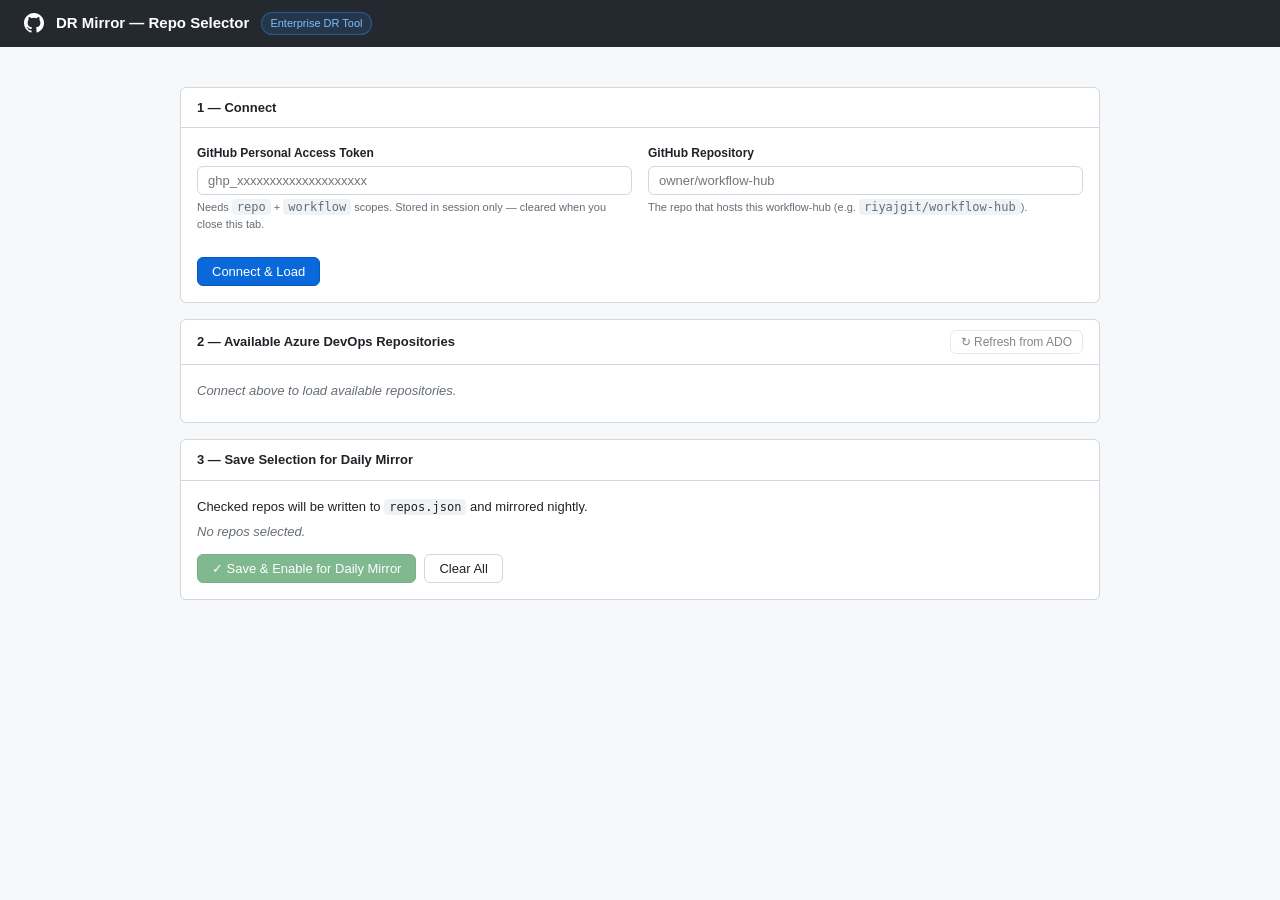
==== docs/index.html @ 2ad7a070 "feat: add DR Mirror Repo Selector UI and caching workflow" ====
<!DOCTYPE html>
<html lang="en">
<head>
  <meta charset="UTF-8">
  <meta name="viewport" content="width=device-width, initial-scale=1.0">
  <title>DR Mirror — Repo Selector</title>
  <style>
    :root {
      --primary:   #0969da;
      --success:   #1a7f37;
      --danger:    #cf222e;
      --bg:        #f6f8fa;
      --border:    #d0d7de;
      --text:      #1f2328;
      --muted:     #656d76;
      --card:      #ffffff;
    }
    * { box-sizing: border-box; margin: 0; padding: 0; }
    body { font-family: -apple-system, BlinkMacSystemFont, 'Segoe UI', sans-serif;
           background: var(--bg); color: var(--text); font-size: 14px; line-height: 1.5; }

    /* ── Header ── */
    header { background: #24292f; color: #fff; padding: 12px 24px;
             display: flex; align-items: center; gap: 12px; }
    header h1 { font-size: 15px; font-weight: 600; }
    .badge { background: #388bfd22; border: 1px solid #388bfd66; color: #79c0ff;
             padding: 2px 8px; border-radius: 12px; font-size: 11px; }

    /* ── Layout ── */
    main { max-width: 960px; margin: 24px auto; padding: 0 20px; display: grid; gap: 16px; }

    /* ── Card ── */
    .card { background: var(--card); border: 1px solid var(--border); border-radius: 6px; }
    .card-header { padding: 10px 16px; border-bottom: 1px solid var(--border);
                   font-weight: 600; font-size: 13px;
                   display: flex; justify-content: space-between; align-items: center; }
    .card-body { padding: 16px; }

    /* ── Form elements ── */
    .field { margin-bottom: 12px; }
    .field:last-child { margin-bottom: 0; }
    label.lbl { display: block; font-weight: 600; font-size: 12px; margin-bottom: 4px; }
    input[type="password"], input[type="text"] {
      width: 100%; padding: 6px 10px; border: 1px solid var(--border);
      border-radius: 6px; font-size: 13px; background: #fff; }
    .help { color: var(--muted); font-size: 11px; margin-top: 3px; }
    .grid2 { display: grid; grid-template-columns: 1fr 1fr; gap: 16px; }

    /* ── Buttons ── */
    .btn { padding: 6px 14px; border-radius: 6px; border: 1px solid transparent;
           cursor: pointer; font-size: 13px; font-weight: 500;
           display: inline-flex; align-items: center; gap: 6px; }
    .btn-primary { background: var(--primary); color: #fff; border-color: #0757ba; }
    .btn-success { background: var(--success); color: #fff; border-color: #156930; }
    .btn-outline  { background: #fff; color: var(--text); border-color: var(--border); }
    .btn-sm { padding: 4px 10px; font-size: 12px; }
    .btn:disabled { opacity: 0.55; cursor: not-allowed; }
    .actions { display: flex; gap: 8px; flex-wrap: wrap; margin-top: 12px; }

    /* ── Status banners ── */
    .msg { padding: 8px 12px; border-radius: 6px; font-size: 13px; margin-bottom: 4px; }
    .msg.info    { background: #ddf4ff; border: 1px solid #54aeff66; color: #0550ae; }
    .msg.success { background: #dafbe1; border: 1px solid #4ac26b66; color: #116329; }
    .msg.error   { background: #ffebe9; border: 1px solid #ff818266; color: #82071e; }
    .msg.warning { background: #fff8c5; border: 1px solid #d4a72c66; color: #7d4e00; }

    /* ── Repo grid ── */
    .repo-grid { display: grid; grid-template-columns: repeat(auto-fill, minmax(190px, 1fr)); gap: 8px; }
    .repo-tile {
      display: flex; align-items: center; gap: 8px;
      padding: 8px 10px; border: 1px solid var(--border); border-radius: 6px;
      cursor: pointer; transition: border-color .12s, background .12s;
      user-select: none;
    }
    .repo-tile:hover { background: #f0f3f6; }
    .repo-tile.on { border-color: var(--primary); background: #ddf4ff; }
    .repo-tile input[type="checkbox"] { cursor: pointer; accent-color: var(--primary); }
    .repo-tile .rname { font-size: 13px; font-weight: 500; overflow: hidden;
                        text-overflow: ellipsis; white-space: nowrap; }

    /* ── Tags ── */
    .tags { display: flex; flex-wrap: wrap; gap: 6px; margin-top: 8px; }
    .tag { background: #0969da14; border: 1px solid #0969da33; color: var(--primary);
           padding: 2px 10px; border-radius: 12px; font-size: 12px; }

    /* ── Misc ── */
    .empty { color: var(--muted); font-style: italic; font-size: 13px; }
    .meta  { color: var(--muted); font-size: 11px; margin-top: 6px; }
    .spinner { display: inline-block; width: 13px; height: 13px;
               border: 2px solid #ccc; border-top-color: var(--primary);
               border-radius: 50%; animation: spin .7s linear infinite; }
    @keyframes spin { to { transform: rotate(360deg); } }
    code { background: #f0f3f6; padding: 1px 5px; border-radius: 4px; font-size: 12px; }
  </style>
</head>
<body>

<header>
  <!-- GitHub mark -->
  <svg width="20" height="20" viewBox="0 0 20 20" fill="white" aria-hidden="true">
    <path d="M10 0C4.477 0 0 4.477 0 10c0 4.418 2.865 8.166 6.839 9.489.5.092.682-.217
    .682-.482 0-.237-.008-.866-.013-1.7-2.782.604-3.369-1.34-3.369-1.34-.454-1.156
    -1.11-1.463-1.11-1.463-.908-.62.069-.608.069-.608 1.003.07 1.531 1.03 1.531 1.03
    .892 1.529 2.341 1.087 2.91.832.092-.647.35-1.088.636-1.338-2.22-.253-4.555-1.11
    -4.555-4.943 0-1.091.39-1.984 1.029-2.683-.103-.253-.446-1.27.098-2.647 0 0
    .84-.269 2.75 1.025A9.578 9.578 0 0110 4.836a9.59 9.59 0 012.504.337c1.909-1.294
    2.747-1.025 2.747-1.025.546 1.377.203 2.394.1 2.647.64.699 1.028 1.592 1.028 2.683
    0 3.842-2.339 4.687-4.566 4.935.359.309.678.919.678 1.852 0 1.336-.012 2.415-.012
    2.741 0 .267.18.578.688.48C17.137 18.163 20 14.418 20 10 20 4.477 15.523 0 10 0z"/>
  </svg>
  <h1>DR Mirror — Repo Selector</h1>
  <span class="badge">Enterprise DR Tool</span>
</header>

<main>
  <div id="globalMsg"></div>

  <!-- ── 1. Authentication ── -->
  <div class="card">
    <div class="card-header">1 — Connect</div>
    <div class="card-body">
      <div class="grid2">
        <div class="field">
          <label class="lbl" for="pat">GitHub Personal Access Token</label>
          <input type="password" id="pat" placeholder="ghp_xxxxxxxxxxxxxxxxxxxx" autocomplete="off">
          <p class="help">Needs <code>repo</code> + <code>workflow</code> scopes.
             Stored in session only — cleared when you close this tab.</p>
        </div>
        <div class="field">
          <label class="lbl" for="ghRepo">GitHub Repository</label>
          <input type="text" id="ghRepo" placeholder="owner/workflow-hub">
          <p class="help">The repo that hosts this workflow-hub (e.g. <code>riyajgit/workflow-hub</code>).</p>
        </div>
      </div>
      <div class="actions">
        <button class="btn btn-primary" onclick="connect()">Connect &amp; Load</button>
      </div>
    </div>
  </div>

  <!-- ── 2. Available repos ── -->
  <div class="card">
    <div class="card-header">
      <span>2 — Available Azure DevOps Repositories</span>
      <button class="btn btn-outline btn-sm" id="btnRefresh" onclick="triggerRefresh()" disabled>
        ↻ Refresh from ADO
      </button>
    </div>
    <div class="card-body">
      <div id="repoArea"><p class="empty">Connect above to load available repositories.</p></div>
      <p class="meta" id="cacheMeta"></p>
    </div>
  </div>

  <!-- ── 3. Save selection ── -->
  <div class="card">
    <div class="card-header">3 — Save Selection for Daily Mirror</div>
    <div class="card-body">
      <p style="font-size:13px;margin-bottom:6px;">
        Checked repos will be written to <code>repos.json</code> and mirrored nightly.
      </p>
      <div id="selTags"><p class="empty">No repos selected.</p></div>
      <div class="actions">
        <button class="btn btn-success" id="btnSave" onclick="saveSelection()" disabled>
          ✓ Save &amp; Enable for Daily Mirror
        </button>
        <button class="btn btn-outline" onclick="clearAll()">Clear All</button>
      </div>
    </div>
  </div>
</main>

<script>
'use strict';

// ── State ──────────────────────────────────────────────────────────────────
const S = { repos: [], selected: new Set(), adoOrg: '', adoProject: '' };

// ── DOM helpers ────────────────────────────────────────────────────────────
const $  = id => document.getElementById(id);
const pat    = () => $('pat').value.trim();
const ghRepo = () => $('ghRepo').value.trim();

function showMsg(html, type = 'info', target = 'globalMsg') {
  $(target).innerHTML = `<div class="msg ${type}">${html}</div>`;
}
function clearMsg(target = 'globalMsg') { $(target).innerHTML = ''; }

function apiHeaders() {
  return {
    'Authorization': `Bearer ${pat()}`,
    'Accept': 'application/vnd.github+json',
    'X-GitHub-Api-Version': '2022-11-28'
  };
}

async function ghGet(path) {
  const res = await fetch(`https://api.github.com/repos/${ghRepo()}${path}`,
                          { headers: apiHeaders() });
  if (!res.ok) {
    const body = await res.text();
    throw new Error(`GitHub API ${res.status} on ${path}: ${body}`);
  }
  return res.json();
}

function decodeFile(b64) {
  return JSON.parse(atob(b64.replace(/\s/g, '')));
}

// ── Connect & load ─────────────────────────────────────────────────────────
async function connect() {
  if (!pat())    { showMsg('Enter your GitHub PAT.', 'error'); return; }
  if (!ghRepo()) { showMsg('Enter the GitHub repository (owner/name).', 'error'); return; }

  showMsg('<span class="spinner"></span>&nbsp;Connecting…');
  try {
    await Promise.all([loadAdoCache(), loadCurrentSelection()]);
    $('btnRefresh').disabled = false;
    $('btnSave').disabled    = false;
    clearMsg();
  } catch (e) {
    showMsg(`Connection failed: ${e.message}`, 'error');
  }
}

async function loadAdoCache() {
  let data;
  try {
    const f = await ghGet('/contents/ado-repos-cached.json');
    data = decodeFile(f.content);
  } catch (_) {
    $('repoArea').innerHTML =
      `<div class="msg warning">
         <strong>ado-repos-cached.json not found.</strong><br>
         Click <strong>↻ Refresh from ADO</strong> to fetch the live repo list from Azure DevOps.
       </div>`;
    return;
  }
  S.repos      = data.repos || [];
  S.adoOrg     = data.ado_org || '';
  S.adoProject = data.ado_project || '';
  $('cacheMeta').textContent =
    `Last refreshed: ${data.fetched_at || 'unknown'} by ${data.fetched_by || '—'} ` +
    `| Org: ${S.adoOrg} / Project: ${S.adoProject}`;
  renderRepos();
}

async function loadCurrentSelection() {
  try {
    const f = await ghGet('/contents/repos.json');
    const current = decodeFile(f.content);
    current.filter(r => r.enabled !== false).forEach(r => S.selected.add(r.ado_repo));
  } catch (_) { /* repos.json may not exist yet */ }
}

// ── Render repo tiles ──────────────────────────────────────────────────────
function renderRepos() {
  if (!S.repos.length) {
    $('repoArea').innerHTML = '<p class="empty">No repos found in cache.</p>';
    return;
  }
  $('repoArea').innerHTML =
    `<div class="repo-grid">` +
    S.repos.map(name => {
      const on  = S.selected.has(name);
      const esc = name.replace(/'/g, "\\'");
      return `
        <label class="repo-tile${on ? ' on' : ''}" id="tile-${CSS.escape(name)}">
          <input type="checkbox" ${on ? 'checked' : ''}
                 onchange="toggle('${esc}', this.checked)">
          <span class="rname" title="${name}">${name}</span>
        </label>`;
    }).join('') +
    `</div>`;
  renderTags();
}

function renderTags() {
  $('selTags').innerHTML = S.selected.size
    ? `<div class="tags">${[...S.selected].map(n => `<span class="tag">${n}</span>`).join('')}</div>`
    : '<p class="empty">No repos selected.</p>';
}

function toggle(name, checked) {
  checked ? S.selected.add(name) : S.selected.delete(name);
  const tile = $('tile-' + CSS.escape(name));
  if (tile) tile.classList.toggle('on', checked);
  renderTags();
}

function clearAll() {
  S.selected.clear();
  document.querySelectorAll('.repo-tile').forEach(t => t.classList.remove('on'));
  document.querySelectorAll('.repo-tile input').forEach(cb => { cb.checked = false; });
  renderTags();
}

// ── Refresh ADO list ───────────────────────────────────────────────────────
async function triggerRefresh() {
  if (!pat() || !ghRepo()) { showMsg('Connect first.', 'error'); return; }

  const org     = S.adoOrg     || prompt('Azure DevOps organization:', 'binhsps');
  const project = S.adoProject || prompt('Azure DevOps project:', 'Test1');
  if (!org || !project) return;

  showMsg('<span class="spinner"></span>&nbsp;Triggering ADO repo refresh workflow…');
  try {
    const res = await fetch(
      `https://api.github.com/repos/${ghRepo()}/actions/workflows/dr-list-repos.yml/dispatches`,
      {
        method: 'POST',
        headers: { ...apiHeaders(), 'Content-Type': 'application/json' },
        body: JSON.stringify({ ref: 'main', inputs: { ado_org: org, ado_project: project } })
      }
    );
    if (res.status === 204) {
      showMsg(
        'Refresh workflow triggered ✓<br>' +
        'Wait ~30 seconds for it to complete, then click <strong>Connect &amp; Load</strong> again.',
        'success'
      );
    } else {
      throw new Error(`HTTP ${res.status}: ${await res.text()}`);
    }
  } catch (e) {
    showMsg(`Failed to trigger refresh: ${e.message}`, 'error');
  }
}

// ── Save selection ─────────────────────────────────────────────────────────
async function saveSelection() {
  if (!S.selected.size)    { showMsg('Select at least one repo.', 'error'); return; }
  if (!pat() || !ghRepo()) { showMsg('Connect first.', 'error'); return; }

  const org     = S.adoOrg     || prompt('Azure DevOps organization:', 'binhsps');
  const project = S.adoProject || prompt('Azure DevOps project:', 'Test1');
  if (!org || !project) return;

  const repoList = [...S.selected].join(',');
  showMsg('<span class="spinner"></span>&nbsp;Triggering dr-select-repos workflow…');
  try {
    const res = await fetch(
      `https://api.github.com/repos/${ghRepo()}/actions/workflows/dr-select-repos.yml/dispatches`,
      {
        method: 'POST',
        headers: { ...apiHeaders(), 'Content-Type': 'application/json' },
        body: JSON.stringify({
          ref: 'main',
          inputs: { ado_org: org, ado_project: project, repos_to_mirror: repoList }
        })
      }
    );
    if (res.status === 204) {
      showMsg(
        `Selection saved ✓ — <strong>${repoList}</strong><br>` +
        `The <em>dr-select-repos</em> workflow is now running and will update <code>repos.json</code>. ` +
        `Daily mirroring will pick up the new selection at the next scheduled run.`,
        'success'
      );
    } else {
      throw new Error(`HTTP ${res.status}: ${await res.text()}`);
    }
  } catch (e) {
    showMsg(`Failed to save selection: ${e.message}`, 'error');
  }
}

// ── Restore inputs from sessionStorage ────────────────────────────────────
window.addEventListener('DOMContentLoaded', () => {
  const saved = sessionStorage.getItem('dr_gh_repo');
  if (saved) $('ghRepo').value = saved;
  $('ghRepo').addEventListener('input', e =>
    sessionStorage.setItem('dr_gh_repo', e.target.value));
  // PAT is intentionally NOT persisted
});
</script>
</body>
</html>
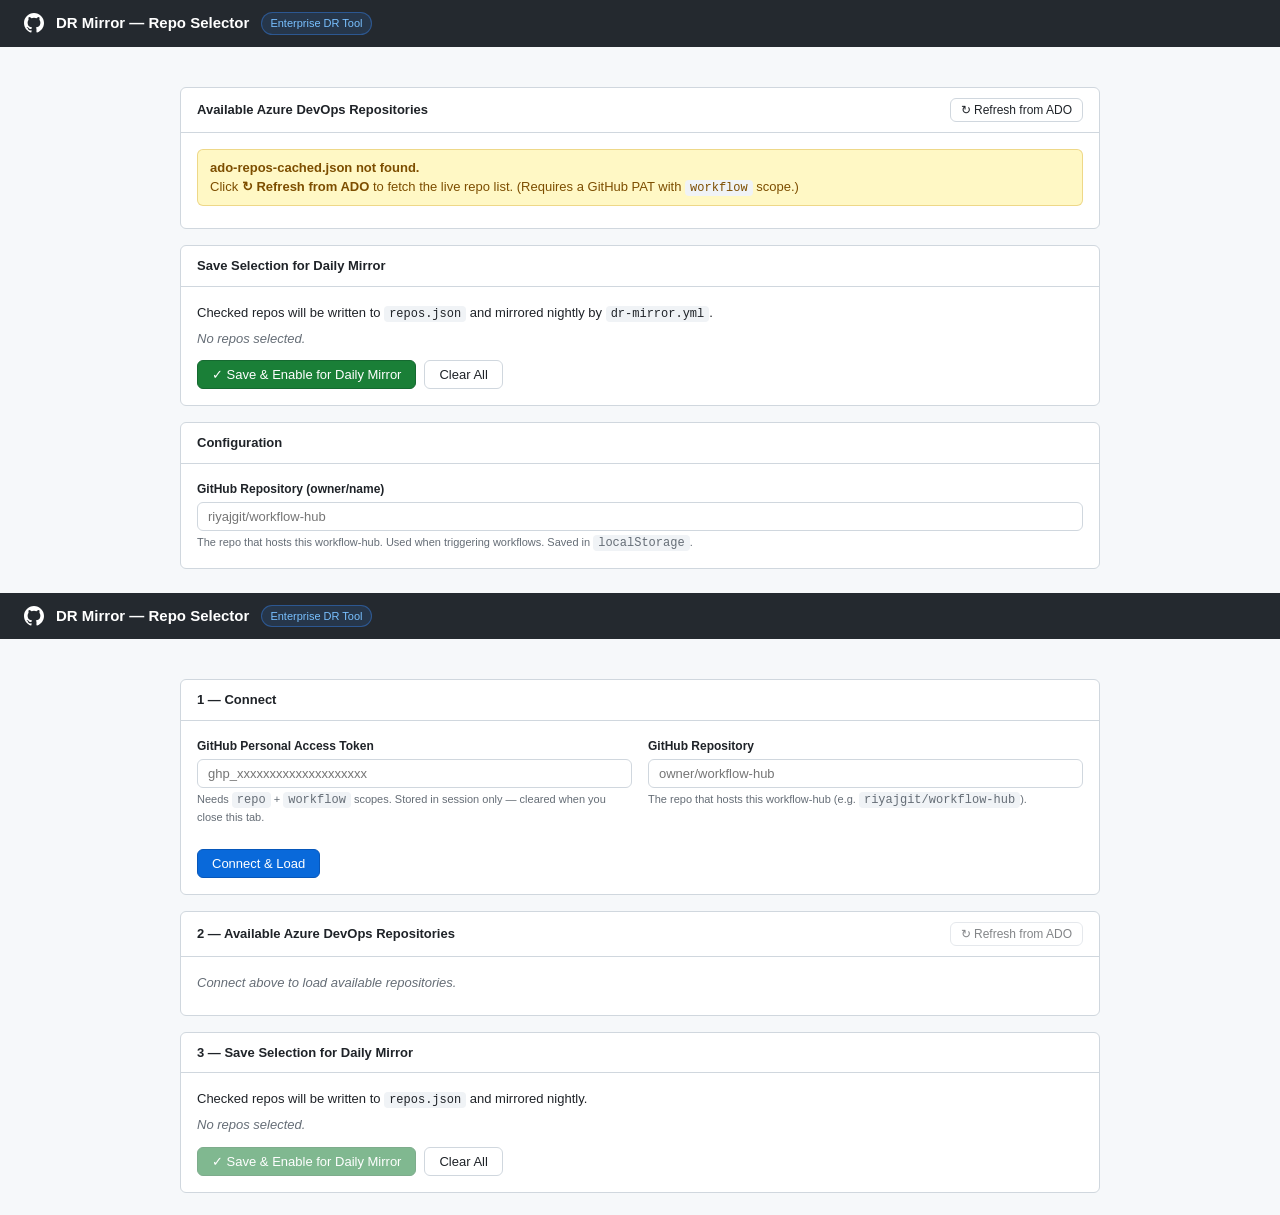
==== commit 4ba6163e: "chore(dr): update repo caching and enhance HTML layout for better display" ====
--- a/docs/index.html
+++ b/docs/index.html
@@ -2,6 +2,426 @@
 <html lang="en">
 <head>
   <meta charset="UTF-8">
+  <meta name="viewport" content="width=device-width, initial-scale=1.0">
+  <title>DR Mirror — Repo Selector</title>
+  <style>
+    :root {
+      --primary:  #0969da;
+      --success:  #1a7f37;
+      --bg:       #f6f8fa;
+      --border:   #d0d7de;
+      --text:     #1f2328;
+      --muted:    #656d76;
+      --card:     #ffffff;
+    }
+    * { box-sizing: border-box; margin: 0; padding: 0; }
+    body { font-family: -apple-system, BlinkMacSystemFont, 'Segoe UI', sans-serif;
+           background: var(--bg); color: var(--text); font-size: 14px; line-height: 1.5; }
+
+    header { background: #24292f; color: #fff; padding: 12px 24px;
+             display: flex; align-items: center; gap: 12px; }
+    header h1 { font-size: 15px; font-weight: 600; }
+    .badge { background: #388bfd22; border: 1px solid #388bfd66; color: #79c0ff;
+             padding: 2px 8px; border-radius: 12px; font-size: 11px; }
+
+    main { max-width: 960px; margin: 24px auto; padding: 0 20px; display: grid; gap: 16px; }
+
+    .card { background: var(--card); border: 1px solid var(--border); border-radius: 6px; }
+    .card-header { padding: 10px 16px; border-bottom: 1px solid var(--border);
+                   font-weight: 600; font-size: 13px;
+                   display: flex; justify-content: space-between; align-items: center; }
+    .card-body { padding: 16px; }
+
+    .field { margin-bottom: 12px; }
+    .field:last-child { margin-bottom: 0; }
+    label.lbl { display: block; font-weight: 600; font-size: 12px; margin-bottom: 4px; }
+    input[type="password"], input[type="text"] {
+      width: 100%; padding: 6px 10px; border: 1px solid var(--border);
+      border-radius: 6px; font-size: 13px; background: #fff; }
+    .help { color: var(--muted); font-size: 11px; margin-top: 3px; }
+    .grid2 { display: grid; grid-template-columns: 1fr 1fr; gap: 16px; }
+
+    .btn { padding: 6px 14px; border-radius: 6px; border: 1px solid transparent;
+           cursor: pointer; font-size: 13px; font-weight: 500;
+           display: inline-flex; align-items: center; gap: 6px; }
+    .btn-primary { background: var(--primary); color: #fff; border-color: #0757ba; }
+    .btn-success { background: var(--success); color: #fff; border-color: #156930; }
+    .btn-outline  { background: #fff; color: var(--text); border-color: var(--border); }
+    .btn-danger   { background: #fff; color: #cf222e; border-color: #f0a8ae; }
+    .btn-sm { padding: 4px 10px; font-size: 12px; }
+    .btn:disabled { opacity: 0.55; cursor: not-allowed; }
+    .actions { display: flex; gap: 8px; flex-wrap: wrap; margin-top: 12px; }
+
+    .msg { padding: 8px 12px; border-radius: 6px; font-size: 13px; margin-bottom: 4px; }
+    .msg.info    { background: #ddf4ff; border: 1px solid #54aeff66; color: #0550ae; }
+    .msg.success { background: #dafbe1; border: 1px solid #4ac26b66; color: #116329; }
+    .msg.error   { background: #ffebe9; border: 1px solid #ff818266; color: #82071e; }
+    .msg.warning { background: #fff8c5; border: 1px solid #d4a72c66; color: #7d4e00; }
+
+    .repo-grid { display: grid; grid-template-columns: repeat(auto-fill, minmax(190px, 1fr)); gap: 8px; }
+    .repo-tile {
+      display: flex; align-items: center; gap: 8px;
+      padding: 8px 10px; border: 1px solid var(--border); border-radius: 6px;
+      cursor: pointer; transition: border-color .12s, background .12s; user-select: none;
+    }
+    .repo-tile:hover { background: #f0f3f6; }
+    .repo-tile.on { border-color: var(--primary); background: #ddf4ff; }
+    .repo-tile input[type="checkbox"] { cursor: pointer; accent-color: var(--primary); }
+    .repo-tile .rname { font-size: 13px; font-weight: 500;
+                        overflow: hidden; text-overflow: ellipsis; white-space: nowrap; }
+
+    .tags { display: flex; flex-wrap: wrap; gap: 6px; margin-top: 8px; }
+    .tag { background: #0969da14; border: 1px solid #0969da33; color: var(--primary);
+           padding: 2px 10px; border-radius: 12px; font-size: 12px; }
+
+    .empty  { color: var(--muted); font-style: italic; font-size: 13px; }
+    .meta   { color: var(--muted); font-size: 11px; margin-top: 6px; }
+    code    { background: #f0f3f6; padding: 1px 5px; border-radius: 4px; font-size: 12px; }
+    .spinner { display: inline-block; width: 13px; height: 13px;
+               border: 2px solid #ccc; border-top-color: var(--primary);
+               border-radius: 50%; animation: spin .7s linear infinite; }
+    @keyframes spin { to { transform: rotate(360deg); } }
+
+    /* PAT drawer — hidden until an action requires it */
+    .pat-drawer { border-top: 1px solid var(--border); margin-top: 14px; padding-top: 14px; }
+    .pat-drawer.hidden { display: none; }
+    .pat-row { display: flex; gap: 8px; align-items: flex-end; }
+    .pat-row .field { flex: 1; margin-bottom: 0; }
+    .pat-status { font-size: 12px; margin-top: 4px; }
+    .pat-status.ok   { color: var(--success); }
+    .pat-status.none { color: var(--muted); }
+  </style>
+</head>
+<body>
+
+<header>
+  <svg width="20" height="20" viewBox="0 0 20 20" fill="white" aria-hidden="true">
+    <path d="M10 0C4.477 0 0 4.477 0 10c0 4.418 2.865 8.166 6.839 9.489.5.092.682-.217
+    .682-.482 0-.237-.008-.866-.013-1.7-2.782.604-3.369-1.34-3.369-1.34-.454-1.156
+    -1.11-1.463-1.11-1.463-.908-.62.069-.608.069-.608 1.003.07 1.531 1.03 1.531 1.03
+    .892 1.529 2.341 1.087 2.91.832.092-.647.35-1.088.636-1.338-2.22-.253-4.555-1.11
+    -4.555-4.943 0-1.091.39-1.984 1.029-2.683-.103-.253-.446-1.27.098-2.647 0 0
+    .84-.269 2.75 1.025A9.578 9.578 0 0110 4.836a9.59 9.59 0 012.504.337c1.909-1.294
+    2.747-1.025 2.747-1.025.546 1.377.203 2.394.1 2.647.64.699 1.028 1.592 1.028 2.683
+    0 3.842-2.339 4.687-4.566 4.935.359.309.678.919.678 1.852 0 1.336-.012 2.415-.012
+    2.741 0 .267.18.578.688.48C17.137 18.163 20 14.418 20 10 20 4.477 15.523 0 10 0z"/>
+  </svg>
+  <h1>DR Mirror — Repo Selector</h1>
+  <span class="badge">Enterprise DR Tool</span>
+</header>
+
+<main>
+  <div id="globalMsg"></div>
+
+  <!-- ── Repo list (no auth required) ── -->
+  <div class="card">
+    <div class="card-header">
+      <span>Available Azure DevOps Repositories</span>
+      <button class="btn btn-outline btn-sm" id="btnRefresh" onclick="triggerRefresh()">
+        ↻ Refresh from ADO
+      </button>
+    </div>
+    <div class="card-body">
+      <div id="repoArea">
+        <p class="empty"><span class="spinner"></span>&nbsp;Loading repositories…</p>
+      </div>
+      <p class="meta" id="cacheMeta"></p>
+    </div>
+  </div>
+
+  <!-- ── Save selection ── -->
+  <div class="card">
+    <div class="card-header">Save Selection for Daily Mirror</div>
+    <div class="card-body">
+      <p style="font-size:13px;margin-bottom:6px;">
+        Checked repos will be written to <code>repos.json</code> and mirrored nightly by
+        <code>dr-mirror.yml</code>.
+      </p>
+      <div id="selTags"><p class="empty">No repos selected.</p></div>
+      <div class="actions">
+        <button class="btn btn-success" id="btnSave" onclick="saveSelection()" disabled>
+          ✓ Save &amp; Enable for Daily Mirror
+        </button>
+        <button class="btn btn-outline" onclick="clearAll()">Clear All</button>
+      </div>
+
+      <!-- PAT drawer — only shown when an action needs it -->
+      <div class="pat-drawer hidden" id="patDrawer">
+        <div class="pat-row">
+          <div class="field">
+            <label class="lbl" for="pat">
+              🔑 GitHub PAT
+              <span style="font-weight:400;color:var(--muted)">
+                — needs <code>repo</code> + <code>workflow</code> scopes
+              </span>
+            </label>
+            <input type="password" id="pat" placeholder="ghp_xxxxxxxxxxxxxxxxxxxx"
+                   autocomplete="off" oninput="onPatInput()">
+          </div>
+          <button class="btn btn-outline btn-sm" style="margin-bottom:1px"
+                  onclick="clearPat()">Sign out</button>
+        </div>
+        <p class="pat-status none" id="patStatus">
+          Saved in browser localStorage — you only need to enter this once.
+        </p>
+        <p class="help" style="margin-top:4px">
+          Generate at <a href="https://github.com/settings/tokens" target="_blank"
+          rel="noopener">github.com/settings/tokens</a>. Token is never sent anywhere
+          except the GitHub API over HTTPS.
+        </p>
+      </div>
+    </div>
+  </div>
+
+  <!-- ── GitHub repo config (hidden, set from URL hash or prompt) ── -->
+  <div class="card">
+    <div class="card-header">Configuration</div>
+    <div class="card-body">
+      <div class="field">
+        <label class="lbl" for="ghRepo">GitHub Repository (owner/name)</label>
+        <input type="text" id="ghRepo" placeholder="riyajgit/workflow-hub"
+               oninput="saveConfig()">
+        <p class="help">
+          The repo that hosts this workflow-hub. Used when triggering workflows.
+          Saved in <code>localStorage</code>.
+        </p>
+      </div>
+    </div>
+  </div>
+</main>
+
+<script>
+'use strict';
+
+// ── State ──────────────────────────────────────────────────────────────────
+const S = { repos: [], selected: new Set(), adoOrg: '', adoProject: '' };
+
+// ── DOM helpers ────────────────────────────────────────────────────────────
+const $  = id => document.getElementById(id);
+const ghRepo = () => $('ghRepo').value.trim();
+const pat    = () => $('pat').value.trim();
+
+function showMsg(html, type = 'info') {
+  $('globalMsg').innerHTML = `<div class="msg ${type}">${html}</div>`;
+}
+function clearMsg() { $('globalMsg').innerHTML = ''; }
+
+function apiHeaders() {
+  return {
+    'Authorization': `Bearer ${pat()}`,
+    'Accept': 'application/vnd.github+json',
+    'X-GitHub-Api-Version': '2022-11-28'
+  };
+}
+
+// ── Auto-load on open (no auth needed) ────────────────────────────────────
+window.addEventListener('DOMContentLoaded', async () => {
+  // Restore saved config
+  $('ghRepo').value = localStorage.getItem('dr_gh_repo') || '';
+  const savedPat = localStorage.getItem('dr_gh_pat');
+  if (savedPat) $('pat').value = savedPat;
+  updatePatStatus();
+
+  // Fetch static files published by GitHub Pages — no auth required
+  await Promise.all([loadAdoCache(), loadCurrentSelection()]);
+  $('btnSave').disabled = false;
+});
+
+async function loadAdoCache() {
+  try {
+    const res = await fetch('./ado-repos-cached.json');
+    if (!res.ok) throw new Error(res.status);
+    const data = await res.json();
+    S.repos      = data.repos || [];
+    S.adoOrg     = data.ado_org || '';
+    S.adoProject = data.ado_project || '';
+    $('cacheMeta').textContent =
+      `Last refreshed: ${data.fetched_at || 'unknown'} by ${data.fetched_by || '—'} ` +
+      `| Org: ${S.adoOrg} / Project: ${S.adoProject}`;
+    renderRepos();
+  } catch (_) {
+    $('repoArea').innerHTML =
+      `<div class="msg warning">
+         <strong>ado-repos-cached.json not found.</strong><br>
+         Click <strong>↻ Refresh from ADO</strong> to fetch the live repo list.
+         (Requires a GitHub PAT with <code>workflow</code> scope.)
+       </div>`;
+  }
+}
+
+async function loadCurrentSelection() {
+  try {
+    const res = await fetch('./repos.json');
+    if (!res.ok) return;
+    const current = await res.json();
+    current.filter(r => r.enabled !== false).forEach(r => S.selected.add(r.ado_repo));
+    renderRepos();   // re-render with pre-checks applied
+    renderTags();
+  } catch (_) { /* repos.json may not exist yet */ }
+}
+
+// ── Render ─────────────────────────────────────────────────────────────────
+function renderRepos() {
+  if (!S.repos.length) return;
+  $('repoArea').innerHTML =
+    `<div class="repo-grid">` +
+    S.repos.map(name => {
+      const on  = S.selected.has(name);
+      const esc = name.replace(/'/g, "\\'").replace(/"/g, '&quot;');
+      return `
+        <label class="repo-tile${on ? ' on' : ''}" id="tile-${CSS.escape(name)}">
+          <input type="checkbox" ${on ? 'checked' : ''}
+                 onchange="toggle('${esc}', this.checked)">
+          <span class="rname" title="${name}">${name}</span>
+        </label>`;
+    }).join('') +
+    `</div>`;
+}
+
+function renderTags() {
+  $('selTags').innerHTML = S.selected.size
+    ? `<div class="tags">${[...S.selected].map(n => `<span class="tag">${n}</span>`).join('')}</div>`
+    : '<p class="empty">No repos selected.</p>';
+}
+
+function toggle(name, checked) {
+  checked ? S.selected.add(name) : S.selected.delete(name);
+  const tile = $('tile-' + CSS.escape(name));
+  if (tile) tile.classList.toggle('on', checked);
+  renderTags();
+}
+
+function clearAll() {
+  S.selected.clear();
+  document.querySelectorAll('.repo-tile').forEach(t => t.classList.remove('on'));
+  document.querySelectorAll('.repo-tile input').forEach(cb => { cb.checked = false; });
+  renderTags();
+}
+
+// ── PAT management ─────────────────────────────────────────────────────────
+function requirePat(callback) {
+  $('patDrawer').classList.remove('hidden');
+  if (pat()) { callback(); return; }
+  $('pat').focus();
+  showMsg('Enter your GitHub PAT below to continue.', 'info');
+  // Store callback for when user finishes typing
+  window._pendingPatCallback = callback;
+}
+
+function onPatInput() {
+  const val = $('pat').value.trim();
+  if (val) {
+    localStorage.setItem('dr_gh_pat', val);
+    updatePatStatus();
+    if (window._pendingPatCallback) {
+      const cb = window._pendingPatCallback;
+      window._pendingPatCallback = null;
+      clearMsg();
+      cb();
+    }
+  }
+}
+
+function clearPat() {
+  localStorage.removeItem('dr_gh_pat');
+  $('pat').value = '';
+  updatePatStatus();
+  showMsg('PAT removed from localStorage.', 'info');
+}
+
+function updatePatStatus() {
+  const el = $('patStatus');
+  if (pat()) {
+    el.textContent = '✓ PAT saved in browser localStorage.';
+    el.className = 'pat-status ok';
+  } else {
+    el.textContent = 'No PAT saved — enter one below to enable Save and Refresh.';
+    el.className = 'pat-status none';
+  }
+}
+
+// ── Refresh ADO list ───────────────────────────────────────────────────────
+function triggerRefresh() {
+  requirePat(_doRefresh);
+}
+
+async function _doRefresh() {
+  if (!ghRepo()) { showMsg('Set the GitHub Repository in the Configuration section below.', 'error'); return; }
+
+  const org     = S.adoOrg     || prompt('Azure DevOps organization:', 'binhsps');
+  const project = S.adoProject || prompt('Azure DevOps project:', 'Test1');
+  if (!org || !project) return;
+
+  showMsg('<span class="spinner"></span>&nbsp;Triggering ADO repo refresh…');
+  try {
+    const res = await fetch(
+      `https://api.github.com/repos/${ghRepo()}/actions/workflows/dr-list-repos.yml/dispatches`,
+      {
+        method: 'POST',
+        headers: { ...apiHeaders(), 'Content-Type': 'application/json' },
+        body: JSON.stringify({ ref: 'main', inputs: { ado_org: org, ado_project: project } })
+      }
+    );
+    if (res.status === 204) {
+      showMsg(
+        'Refresh workflow triggered ✓<br>' +
+        'Wait ~30 seconds for it to complete, then reload this page to see the updated list.',
+        'success'
+      );
+    } else {
+      throw new Error(`HTTP ${res.status}: ${await res.text()}`);
+    }
+  } catch (e) { showMsg(`Refresh failed: ${e.message}`, 'error'); }
+}
+
+// ── Save selection ─────────────────────────────────────────────────────────
+function saveSelection() {
+  if (!S.selected.size) { showMsg('Select at least one repo.', 'error'); return; }
+  requirePat(_doSave);
+}
+
+async function _doSave() {
+  if (!ghRepo()) { showMsg('Set the GitHub Repository in the Configuration section below.', 'error'); return; }
+
+  const org     = S.adoOrg     || prompt('Azure DevOps organization:', 'binhsps');
+  const project = S.adoProject || prompt('Azure DevOps project:', 'Test1');
+  if (!org || !project) return;
+
+  const repoList = [...S.selected].join(',');
+  showMsg('<span class="spinner"></span>&nbsp;Triggering selection save workflow…');
+  try {
+    const res = await fetch(
+      `https://api.github.com/repos/${ghRepo()}/actions/workflows/dr-select-repos.yml/dispatches`,
+      {
+        method: 'POST',
+        headers: { ...apiHeaders(), 'Content-Type': 'application/json' },
+        body: JSON.stringify({
+          ref: 'main',
+          inputs: { ado_org: org, ado_project: project, repos_to_mirror: repoList }
+        })
+      }
+    );
+    if (res.status === 204) {
+      showMsg(
+        `Selection saved ✓ — <strong>${repoList}</strong><br>` +
+        `The <em>dr-select-repos</em> workflow is running and will update <code>repos.json</code>. ` +
+        `Reload this page in ~30 seconds to confirm.`,
+        'success'
+      );
+    } else {
+      throw new Error(`HTTP ${res.status}: ${await res.text()}`);
+    }
+  } catch (e) { showMsg(`Save failed: ${e.message}`, 'error'); }
+}
+
+// ── Config persistence ─────────────────────────────────────────────────────
+function saveConfig() {
+  localStorage.setItem('dr_gh_repo', $('ghRepo').value.trim());
+}
+</script>
+</body>
+</html>
+
   <meta name="viewport" content="width=device-width, initial-scale=1.0">
   <title>DR Mirror — Repo Selector</title>
   <style>
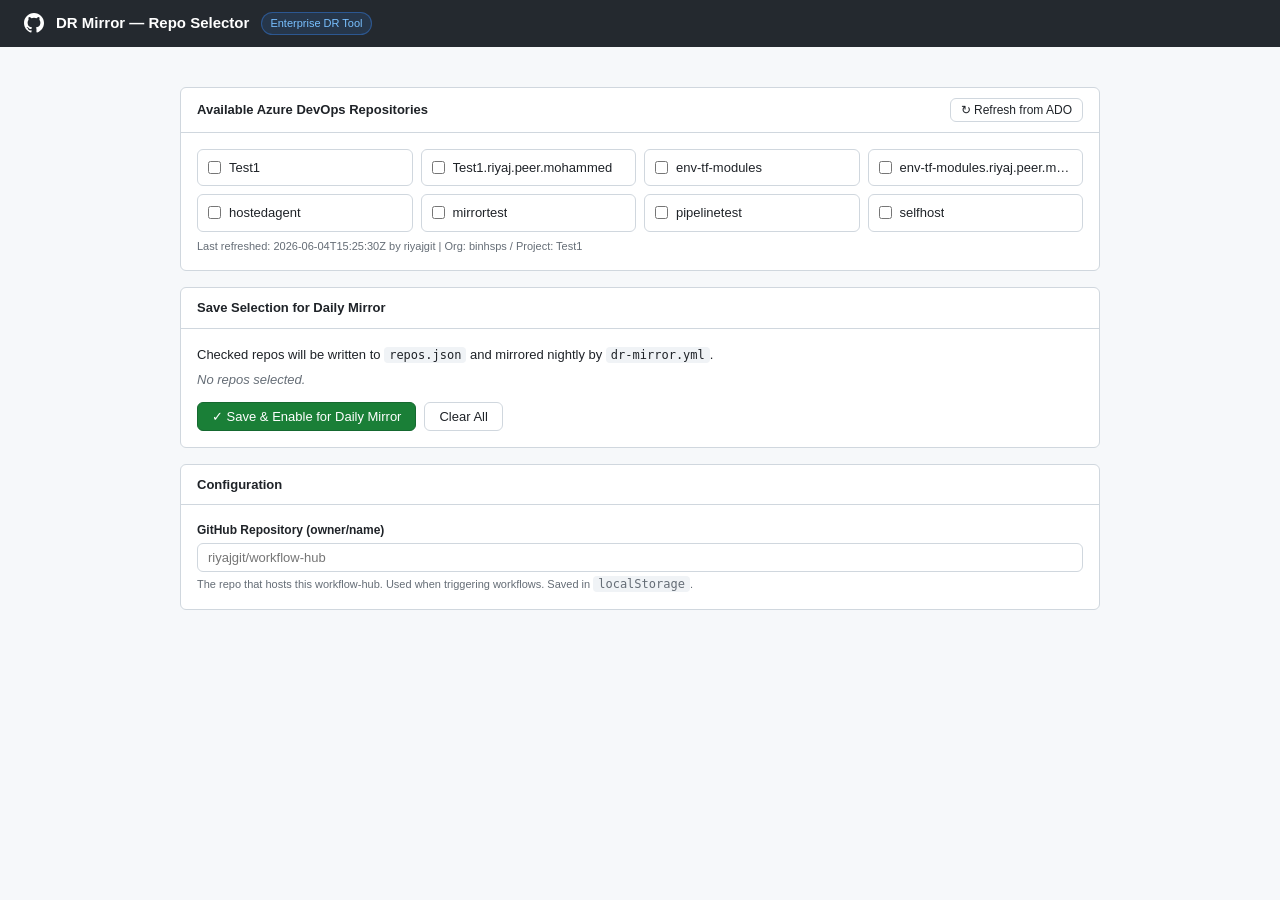
==== commit 0a493de8: "Implement feature X to enhance user experience and fix bug Y in module Z" ====
--- a/docs/index.html
+++ b/docs/index.html
@@ -5,795 +5,242 @@
   <meta name="viewport" content="width=device-width, initial-scale=1.0">
   <title>DR Mirror — Repo Selector</title>
   <style>
-    :root {
-      --primary:  #0969da;
-      --success:  #1a7f37;
-      --bg:       #f6f8fa;
-      --border:   #d0d7de;
-      --text:     #1f2328;
-      --muted:    #656d76;
-      --card:     #ffffff;
-    }
-    * { box-sizing: border-box; margin: 0; padding: 0; }
-    body { font-family: -apple-system, BlinkMacSystemFont, 'Segoe UI', sans-serif;
-           background: var(--bg); color: var(--text); font-size: 14px; line-height: 1.5; }
-
-    header { background: #24292f; color: #fff; padding: 12px 24px;
-             display: flex; align-items: center; gap: 12px; }
-    header h1 { font-size: 15px; font-weight: 600; }
-    .badge { background: #388bfd22; border: 1px solid #388bfd66; color: #79c0ff;
-             padding: 2px 8px; border-radius: 12px; font-size: 11px; }
-
-    main { max-width: 960px; margin: 24px auto; padding: 0 20px; display: grid; gap: 16px; }
-
-    .card { background: var(--card); border: 1px solid var(--border); border-radius: 6px; }
-    .card-header { padding: 10px 16px; border-bottom: 1px solid var(--border);
-                   font-weight: 600; font-size: 13px;
-                   display: flex; justify-content: space-between; align-items: center; }
-    .card-body { padding: 16px; }
-
-    .field { margin-bottom: 12px; }
-    .field:last-child { margin-bottom: 0; }
-    label.lbl { display: block; font-weight: 600; font-size: 12px; margin-bottom: 4px; }
-    input[type="password"], input[type="text"] {
-      width: 100%; padding: 6px 10px; border: 1px solid var(--border);
-      border-radius: 6px; font-size: 13px; background: #fff; }
-    .help { color: var(--muted); font-size: 11px; margin-top: 3px; }
-    .grid2 { display: grid; grid-template-columns: 1fr 1fr; gap: 16px; }
-
-    .btn { padding: 6px 14px; border-radius: 6px; border: 1px solid transparent;
-           cursor: pointer; font-size: 13px; font-weight: 500;
-           display: inline-flex; align-items: center; gap: 6px; }
-    .btn-primary { background: var(--primary); color: #fff; border-color: #0757ba; }
-    .btn-success { background: var(--success); color: #fff; border-color: #156930; }
-    .btn-outline  { background: #fff; color: var(--text); border-color: var(--border); }
-    .btn-danger   { background: #fff; color: #cf222e; border-color: #f0a8ae; }
-    .btn-sm { padding: 4px 10px; font-size: 12px; }
-    .btn:disabled { opacity: 0.55; cursor: not-allowed; }
-    .actions { display: flex; gap: 8px; flex-wrap: wrap; margin-top: 12px; }
-
-    .msg { padding: 8px 12px; border-radius: 6px; font-size: 13px; margin-bottom: 4px; }
-    .msg.info    { background: #ddf4ff; border: 1px solid #54aeff66; color: #0550ae; }
-    .msg.success { background: #dafbe1; border: 1px solid #4ac26b66; color: #116329; }
-    .msg.error   { background: #ffebe9; border: 1px solid #ff818266; color: #82071e; }
-    .msg.warning { background: #fff8c5; border: 1px solid #d4a72c66; color: #7d4e00; }
-
-    .repo-grid { display: grid; grid-template-columns: repeat(auto-fill, minmax(190px, 1fr)); gap: 8px; }
-    .repo-tile {
-      display: flex; align-items: center; gap: 8px;
-      padding: 8px 10px; border: 1px solid var(--border); border-radius: 6px;
-      cursor: pointer; transition: border-color .12s, background .12s; user-select: none;
-    }
-    .repo-tile:hover { background: #f0f3f6; }
-    .repo-tile.on { border-color: var(--primary); background: #ddf4ff; }
-    .repo-tile input[type="checkbox"] { cursor: pointer; accent-color: var(--primary); }
-    .repo-tile .rname { font-size: 13px; font-weight: 500;
-                        overflow: hidden; text-overflow: ellipsis; white-space: nowrap; }
-
-    .tags { display: flex; flex-wrap: wrap; gap: 6px; margin-top: 8px; }
-    .tag { background: #0969da14; border: 1px solid #0969da33; color: var(--primary);
-           padding: 2px 10px; border-radius: 12px; font-size: 12px; }
-
-    .empty  { color: var(--muted); font-style: italic; font-size: 13px; }
-    .meta   { color: var(--muted); font-size: 11px; margin-top: 6px; }
-    code    { background: #f0f3f6; padding: 1px 5px; border-radius: 4px; font-size: 12px; }
-    .spinner { display: inline-block; width: 13px; height: 13px;
-               border: 2px solid #ccc; border-top-color: var(--primary);
-               border-radius: 50%; animation: spin .7s linear infinite; }
-    @keyframes spin { to { transform: rotate(360deg); } }
-
-    /* PAT drawer — hidden until an action requires it */
-    .pat-drawer { border-top: 1px solid var(--border); margin-top: 14px; padding-top: 14px; }
-    .pat-drawer.hidden { display: none; }
-    .pat-row { display: flex; gap: 8px; align-items: flex-end; }
-    .pat-row .field { flex: 1; margin-bottom: 0; }
-    .pat-status { font-size: 12px; margin-top: 4px; }
-    .pat-status.ok   { color: var(--success); }
-    .pat-status.none { color: var(--muted); }
+    :root { --primary:#0969da; --success:#1a7f37; --bg:#f6f8fa; --border:#d0d7de; --text:#1f2328; --muted:#656d76; --card:#ffffff; }
+    *{box-sizing:border-box;margin:0;padding:0}
+    body{font-family:-apple-system,BlinkMacSystemFont,'Segoe UI',sans-serif;background:var(--bg);color:var(--text);font-size:14px;line-height:1.5}
+    header{background:#24292f;color:#fff;padding:12px 24px;display:flex;align-items:center;gap:12px}
+    header h1{font-size:15px;font-weight:600}
+    .badge{background:#388bfd22;border:1px solid #388bfd66;color:#79c0ff;padding:2px 8px;border-radius:12px;font-size:11px}
+    main{max-width:960px;margin:24px auto;padding:0 20px;display:grid;gap:16px}
+    .card{background:var(--card);border:1px solid var(--border);border-radius:6px}
+    .card-header{padding:10px 16px;border-bottom:1px solid var(--border);font-weight:600;font-size:13px;display:flex;justify-content:space-between;align-items:center}
+    .card-body{padding:16px}
+    .field{margin-bottom:12px}.field:last-child{margin-bottom:0}
+    label.lbl{display:block;font-weight:600;font-size:12px;margin-bottom:4px}
+    input[type=password],input[type=text]{width:100%;padding:6px 10px;border:1px solid var(--border);border-radius:6px;font-size:13px;background:#fff}
+    .help{color:var(--muted);font-size:11px;margin-top:3px}
+    .grid2{display:grid;grid-template-columns:1fr 1fr;gap:16px}
+    .btn{padding:6px 14px;border-radius:6px;border:1px solid transparent;cursor:pointer;font-size:13px;font-weight:500;display:inline-flex;align-items:center;gap:6px}
+    .btn-primary{background:var(--primary);color:#fff;border-color:#0757ba}
+    .btn-success{background:var(--success);color:#fff;border-color:#156930}
+    .btn-outline{background:#fff;color:var(--text);border-color:var(--border)}
+    .btn-sm{padding:4px 10px;font-size:12px}
+    .btn:disabled{opacity:.55;cursor:not-allowed}
+    .actions{display:flex;gap:8px;flex-wrap:wrap;margin-top:12px}
+    .msg{padding:8px 12px;border-radius:6px;font-size:13px;margin-bottom:4px}
+    .msg.info{background:#ddf4ff;border:1px solid #54aeff66;color:#0550ae}
+    .msg.success{background:#dafbe1;border:1px solid #4ac26b66;color:#116329}
+    .msg.error{background:#ffebe9;border:1px solid #ff818266;color:#82071e}
+    .msg.warning{background:#fff8c5;border:1px solid #d4a72c66;color:#7d4e00}
+    .repo-grid{display:grid;grid-template-columns:repeat(auto-fill,minmax(190px,1fr));gap:8px}
+    .repo-tile{display:flex;align-items:center;gap:8px;padding:8px 10px;border:1px solid var(--border);border-radius:6px;cursor:pointer;transition:border-color .12s,background .12s;user-select:none}
+    .repo-tile:hover{background:#f0f3f6}
+    .repo-tile.on{border-color:var(--primary);background:#ddf4ff}
+    .repo-tile input[type=checkbox]{cursor:pointer;accent-color:var(--primary)}
+    .repo-tile .rname{font-size:13px;font-weight:500;overflow:hidden;text-overflow:ellipsis;white-space:nowrap}
+    .tags{display:flex;flex-wrap:wrap;gap:6px;margin-top:8px}
+    .tag{background:#0969da14;border:1px solid #0969da33;color:var(--primary);padding:2px 10px;border-radius:12px;font-size:12px}
+    .empty{color:var(--muted);font-style:italic;font-size:13px}
+    .meta{color:var(--muted);font-size:11px;margin-top:6px}
+    code{background:#f0f3f6;padding:1px 5px;border-radius:4px;font-size:12px}
+    .spinner{display:inline-block;width:13px;height:13px;border:2px solid #ccc;border-top-color:var(--primary);border-radius:50%;animation:spin .7s linear infinite}
+    @keyframes spin{to{transform:rotate(360deg)}}
+    .pat-drawer{border-top:1px solid var(--border);margin-top:14px;padding-top:14px}
+    .pat-drawer.hidden{display:none}
+    .pat-row{display:flex;gap:8px;align-items:flex-end}
+    .pat-row .field{flex:1;margin-bottom:0}
+    .pat-status{font-size:12px;margin-top:4px}
+    .pat-status.ok{color:var(--success)}
+    .pat-status.none{color:var(--muted)}
   </style>
 </head>
 <body>
-
 <header>
-  <svg width="20" height="20" viewBox="0 0 20 20" fill="white" aria-hidden="true">
-    <path d="M10 0C4.477 0 0 4.477 0 10c0 4.418 2.865 8.166 6.839 9.489.5.092.682-.217
-    .682-.482 0-.237-.008-.866-.013-1.7-2.782.604-3.369-1.34-3.369-1.34-.454-1.156
-    -1.11-1.463-1.11-1.463-.908-.62.069-.608.069-.608 1.003.07 1.531 1.03 1.531 1.03
-    .892 1.529 2.341 1.087 2.91.832.092-.647.35-1.088.636-1.338-2.22-.253-4.555-1.11
-    -4.555-4.943 0-1.091.39-1.984 1.029-2.683-.103-.253-.446-1.27.098-2.647 0 0
-    .84-.269 2.75 1.025A9.578 9.578 0 0110 4.836a9.59 9.59 0 012.504.337c1.909-1.294
-    2.747-1.025 2.747-1.025.546 1.377.203 2.394.1 2.647.64.699 1.028 1.592 1.028 2.683
-    0 3.842-2.339 4.687-4.566 4.935.359.309.678.919.678 1.852 0 1.336-.012 2.415-.012
-    2.741 0 .267.18.578.688.48C17.137 18.163 20 14.418 20 10 20 4.477 15.523 0 10 0z"/>
-  </svg>
-  <h1>DR Mirror — Repo Selector</h1>
+  <svg width="20" height="20" viewBox="0 0 20 20" fill="white"><path d="M10 0C4.477 0 0 4.477 0 10c0 4.418 2.865 8.166 6.839 9.489.5.092.682-.217.682-.482 0-.237-.008-.866-.013-1.7-2.782.604-3.369-1.34-3.369-1.34-.454-1.156-1.11-1.463-1.11-1.463-.908-.62.069-.608.069-.608 1.003.07 1.531 1.03 1.531 1.03.892 1.529 2.341 1.087 2.91.832.092-.647.35-1.088.636-1.338-2.22-.253-4.555-1.11-4.555-4.943 0-1.091.39-1.984 1.029-2.683-.103-.253-.446-1.27.098-2.647 0 0 .84-.269 2.75 1.025A9.578 9.578 0 0110 4.836a9.59 9.59 0 012.504.337c1.909-1.294 2.747-1.025 2.747-1.025.546 1.377.203 2.394.1 2.647.64.699 1.028 1.592 1.028 2.683 0 3.842-2.339 4.687-4.566 4.935.359.309.678.919.678 1.852 0 1.336-.012 2.415-.012 2.741 0 .267.18.578.688.48C17.137 18.163 20 14.418 20 10 20 4.477 15.523 0 10 0z"/></svg>
+  <h1>DR Mirror &mdash; Repo Selector</h1>
   <span class="badge">Enterprise DR Tool</span>
 </header>
-
 <main>
   <div id="globalMsg"></div>
 
-  <!-- ── Repo list (no auth required) ── -->
   <div class="card">
     <div class="card-header">
       <span>Available Azure DevOps Repositories</span>
-      <button class="btn btn-outline btn-sm" id="btnRefresh" onclick="triggerRefresh()">
-        ↻ Refresh from ADO
-      </button>
+      <button class="btn btn-outline btn-sm" onclick="triggerRefresh()">&#8635; Refresh from ADO</button>
     </div>
     <div class="card-body">
-      <div id="repoArea">
-        <p class="empty"><span class="spinner"></span>&nbsp;Loading repositories…</p>
-      </div>
+      <div id="repoArea"><p class="empty"><span class="spinner"></span>&nbsp;Loading repositories&hellip;</p></div>
       <p class="meta" id="cacheMeta"></p>
     </div>
   </div>
 
-  <!-- ── Save selection ── -->
   <div class="card">
     <div class="card-header">Save Selection for Daily Mirror</div>
     <div class="card-body">
-      <p style="font-size:13px;margin-bottom:6px;">
-        Checked repos will be written to <code>repos.json</code> and mirrored nightly by
-        <code>dr-mirror.yml</code>.
-      </p>
+      <p style="font-size:13px;margin-bottom:6px">Checked repos will be written to <code>repos.json</code> and mirrored nightly by <code>dr-mirror.yml</code>.</p>
       <div id="selTags"><p class="empty">No repos selected.</p></div>
       <div class="actions">
-        <button class="btn btn-success" id="btnSave" onclick="saveSelection()" disabled>
-          ✓ Save &amp; Enable for Daily Mirror
-        </button>
+        <button class="btn btn-success" id="btnSave" onclick="saveSelection()" disabled>&#10003; Save &amp; Enable for Daily Mirror</button>
         <button class="btn btn-outline" onclick="clearAll()">Clear All</button>
       </div>
-
-      <!-- PAT drawer — only shown when an action needs it -->
       <div class="pat-drawer hidden" id="patDrawer">
         <div class="pat-row">
           <div class="field">
-            <label class="lbl" for="pat">
-              🔑 GitHub PAT
-              <span style="font-weight:400;color:var(--muted)">
-                — needs <code>repo</code> + <code>workflow</code> scopes
-              </span>
-            </label>
-            <input type="password" id="pat" placeholder="ghp_xxxxxxxxxxxxxxxxxxxx"
-                   autocomplete="off" oninput="onPatInput()">
+            <label class="lbl" for="pat">&#128273; GitHub PAT &mdash; <span style="font-weight:400;color:var(--muted)">needs <code>repo</code> + <code>workflow</code> scopes</span></label>
+            <input type="password" id="pat" placeholder="ghp_xxxxxxxxxxxxxxxxxxxx" autocomplete="off" oninput="onPatInput()">
           </div>
-          <button class="btn btn-outline btn-sm" style="margin-bottom:1px"
-                  onclick="clearPat()">Sign out</button>
+          <button class="btn btn-outline btn-sm" style="margin-bottom:1px" onclick="clearPat()">Sign out</button>
         </div>
-        <p class="pat-status none" id="patStatus">
-          Saved in browser localStorage — you only need to enter this once.
-        </p>
-        <p class="help" style="margin-top:4px">
-          Generate at <a href="https://github.com/settings/tokens" target="_blank"
-          rel="noopener">github.com/settings/tokens</a>. Token is never sent anywhere
-          except the GitHub API over HTTPS.
-        </p>
+        <p class="pat-status none" id="patStatus">Saved in browser localStorage &mdash; you only need to enter this once.</p>
+        <p class="help" style="margin-top:4px">Generate at <a href="https://github.com/settings/tokens" target="_blank" rel="noopener">github.com/settings/tokens</a>. Token is never sent anywhere except the GitHub API over HTTPS.</p>
       </div>
     </div>
   </div>
 
-  <!-- ── GitHub repo config (hidden, set from URL hash or prompt) ── -->
   <div class="card">
     <div class="card-header">Configuration</div>
     <div class="card-body">
       <div class="field">
         <label class="lbl" for="ghRepo">GitHub Repository (owner/name)</label>
-        <input type="text" id="ghRepo" placeholder="riyajgit/workflow-hub"
-               oninput="saveConfig()">
-        <p class="help">
-          The repo that hosts this workflow-hub. Used when triggering workflows.
-          Saved in <code>localStorage</code>.
-        </p>
+        <input type="text" id="ghRepo" placeholder="riyajgit/workflow-hub" oninput="saveConfig()">
+        <p class="help">The repo that hosts this workflow-hub. Used when triggering workflows. Saved in <code>localStorage</code>.</p>
       </div>
     </div>
   </div>
 </main>
-
 <script>
 'use strict';
-
-// ── State ──────────────────────────────────────────────────────────────────
-const S = { repos: [], selected: new Set(), adoOrg: '', adoProject: '' };
-
-// ── DOM helpers ────────────────────────────────────────────────────────────
-const $  = id => document.getElementById(id);
-const ghRepo = () => $('ghRepo').value.trim();
-const pat    = () => $('pat').value.trim();
-
-function showMsg(html, type = 'info') {
-  $('globalMsg').innerHTML = `<div class="msg ${type}">${html}</div>`;
-}
-function clearMsg() { $('globalMsg').innerHTML = ''; }
-
-function apiHeaders() {
-  return {
-    'Authorization': `Bearer ${pat()}`,
-    'Accept': 'application/vnd.github+json',
-    'X-GitHub-Api-Version': '2022-11-28'
-  };
-}
-
-// ── Auto-load on open (no auth needed) ────────────────────────────────────
-window.addEventListener('DOMContentLoaded', async () => {
-  // Restore saved config
-  $('ghRepo').value = localStorage.getItem('dr_gh_repo') || '';
-  const savedPat = localStorage.getItem('dr_gh_pat');
-  if (savedPat) $('pat').value = savedPat;
+const S={repos:[],selected:new Set(),adoOrg:'',adoProject:''};
+const $=id=>document.getElementById(id);
+const ghRepo=()=>$('ghRepo').value.trim();
+const pat=()=>$('pat').value.trim();
+function showMsg(html,type='info'){$('globalMsg').innerHTML=`<div class="msg ${type}">${html}</div>`}
+function clearMsg(){$('globalMsg').innerHTML=''}
+function apiHeaders(){return{'Authorization':`Bearer ${pat()}`,'Accept':'application/vnd.github+json','X-GitHub-Api-Version':'2022-11-28'}}
+
+window.addEventListener('DOMContentLoaded',async()=>{
+  $('ghRepo').value=localStorage.getItem('dr_gh_repo')||'';
+  const saved=localStorage.getItem('dr_gh_pat');
+  if(saved)$('pat').value=saved;
   updatePatStatus();
-
-  // Fetch static files published by GitHub Pages — no auth required
-  await Promise.all([loadAdoCache(), loadCurrentSelection()]);
-  $('btnSave').disabled = false;
+  await Promise.all([loadAdoCache(),loadCurrentSelection()]);
+  $('btnSave').disabled=false;
 });
 
-async function loadAdoCache() {
-  try {
-    const res = await fetch('./ado-repos-cached.json');
-    if (!res.ok) throw new Error(res.status);
-    const data = await res.json();
-    S.repos      = data.repos || [];
-    S.adoOrg     = data.ado_org || '';
-    S.adoProject = data.ado_project || '';
-    $('cacheMeta').textContent =
-      `Last refreshed: ${data.fetched_at || 'unknown'} by ${data.fetched_by || '—'} ` +
-      `| Org: ${S.adoOrg} / Project: ${S.adoProject}`;
+async function loadAdoCache(){
+  try{
+    const res=await fetch('./ado-repos-cached.json');
+    if(!res.ok)throw new Error(res.status);
+    const data=await res.json();
+    S.repos=data.repos||[];S.adoOrg=data.ado_org||'';S.adoProject=data.ado_project||'';
+    $('cacheMeta').textContent=`Last refreshed: ${data.fetched_at||'unknown'} by ${data.fetched_by||'—'} | Org: ${S.adoOrg} / Project: ${S.adoProject}`;
     renderRepos();
-  } catch (_) {
-    $('repoArea').innerHTML =
-      `<div class="msg warning">
-         <strong>ado-repos-cached.json not found.</strong><br>
-         Click <strong>↻ Refresh from ADO</strong> to fetch the live repo list.
-         (Requires a GitHub PAT with <code>workflow</code> scope.)
-       </div>`;
+  }catch(_){
+    $('repoArea').innerHTML='<div class="msg warning"><strong>ado-repos-cached.json not found.</strong><br>Click <strong>&#8635; Refresh from ADO</strong> to fetch the live repo list. (Requires a GitHub PAT with <code>workflow</code> scope.)</div>';
   }
 }
 
-async function loadCurrentSelection() {
-  try {
-    const res = await fetch('./repos.json');
-    if (!res.ok) return;
-    const current = await res.json();
-    current.filter(r => r.enabled !== false).forEach(r => S.selected.add(r.ado_repo));
-    renderRepos();   // re-render with pre-checks applied
-    renderTags();
-  } catch (_) { /* repos.json may not exist yet */ }
-}
-
-// ── Render ─────────────────────────────────────────────────────────────────
-function renderRepos() {
-  if (!S.repos.length) return;
-  $('repoArea').innerHTML =
-    `<div class="repo-grid">` +
-    S.repos.map(name => {
-      const on  = S.selected.has(name);
-      const esc = name.replace(/'/g, "\\'").replace(/"/g, '&quot;');
-      return `
-        <label class="repo-tile${on ? ' on' : ''}" id="tile-${CSS.escape(name)}">
-          <input type="checkbox" ${on ? 'checked' : ''}
-                 onchange="toggle('${esc}', this.checked)">
-          <span class="rname" title="${name}">${name}</span>
-        </label>`;
-    }).join('') +
-    `</div>`;
-}
-
-function renderTags() {
-  $('selTags').innerHTML = S.selected.size
-    ? `<div class="tags">${[...S.selected].map(n => `<span class="tag">${n}</span>`).join('')}</div>`
-    : '<p class="empty">No repos selected.</p>';
-}
-
-function toggle(name, checked) {
-  checked ? S.selected.add(name) : S.selected.delete(name);
-  const tile = $('tile-' + CSS.escape(name));
-  if (tile) tile.classList.toggle('on', checked);
+async function loadCurrentSelection(){
+  try{
+    const res=await fetch('./repos.json');
+    if(!res.ok)return;
+    const current=await res.json();
+    current.filter(r=>r.enabled!==false).forEach(r=>S.selected.add(r.ado_repo));
+    renderRepos();renderTags();
+  }catch(_){}
+}
+
+function renderRepos(){
+  if(!S.repos.length)return;
+  $('repoArea').innerHTML='<div class="repo-grid">'+S.repos.map(name=>{
+    const on=S.selected.has(name);
+    const esc=name.replace(/'/g,"\\'").replace(/"/g,'&quot;');
+    return `<label class="repo-tile${on?' on':''}" id="tile-${CSS.escape(name)}"><input type="checkbox" ${on?'checked':''} onchange="toggle('${esc}',this.checked)"><span class="rname" title="${name}">${name}</span></label>`;
+  }).join('')+'</div>';
+}
+
+function renderTags(){
+  $('selTags').innerHTML=S.selected.size
+    ?'<div class="tags">'+[...S.selected].map(n=>`<span class="tag">${n}</span>`).join('')+'</div>'
+    :'<p class="empty">No repos selected.</p>';
+}
+
+function toggle(name,checked){
+  checked?S.selected.add(name):S.selected.delete(name);
+  const t=$('tile-'+CSS.escape(name));
+  if(t)t.classList.toggle('on',checked);
   renderTags();
 }
 
-function clearAll() {
+function clearAll(){
   S.selected.clear();
-  document.querySelectorAll('.repo-tile').forEach(t => t.classList.remove('on'));
-  document.querySelectorAll('.repo-tile input').forEach(cb => { cb.checked = false; });
+  document.querySelectorAll('.repo-tile').forEach(t=>t.classList.remove('on'));
+  document.querySelectorAll('.repo-tile input').forEach(cb=>{cb.checked=false});
   renderTags();
 }
 
-// ── PAT management ─────────────────────────────────────────────────────────
-function requirePat(callback) {
+function requirePat(cb){
   $('patDrawer').classList.remove('hidden');
-  if (pat()) { callback(); return; }
+  if(pat()){cb();return;}
   $('pat').focus();
-  showMsg('Enter your GitHub PAT below to continue.', 'info');
-  // Store callback for when user finishes typing
-  window._pendingPatCallback = callback;
-}
-
-function onPatInput() {
-  const val = $('pat').value.trim();
-  if (val) {
-    localStorage.setItem('dr_gh_pat', val);
+  showMsg('Enter your GitHub PAT below to continue.','info');
+  window._pendingCb=cb;
+}
+
+function onPatInput(){
+  const val=$('pat').value.trim();
+  if(val){
+    localStorage.setItem('dr_gh_pat',val);
     updatePatStatus();
-    if (window._pendingPatCallback) {
-      const cb = window._pendingPatCallback;
-      window._pendingPatCallback = null;
-      clearMsg();
-      cb();
-    }
+    if(window._pendingCb){const cb=window._pendingCb;window._pendingCb=null;clearMsg();cb();}
   }
 }
 
-function clearPat() {
-  localStorage.removeItem('dr_gh_pat');
-  $('pat').value = '';
-  updatePatStatus();
-  showMsg('PAT removed from localStorage.', 'info');
-}
-
-function updatePatStatus() {
-  const el = $('patStatus');
-  if (pat()) {
-    el.textContent = '✓ PAT saved in browser localStorage.';
-    el.className = 'pat-status ok';
-  } else {
-    el.textContent = 'No PAT saved — enter one below to enable Save and Refresh.';
-    el.className = 'pat-status none';
-  }
-}
-
-// ── Refresh ADO list ───────────────────────────────────────────────────────
-function triggerRefresh() {
-  requirePat(_doRefresh);
-}
-
-async function _doRefresh() {
-  if (!ghRepo()) { showMsg('Set the GitHub Repository in the Configuration section below.', 'error'); return; }
-
-  const org     = S.adoOrg     || prompt('Azure DevOps organization:', 'binhsps');
-  const project = S.adoProject || prompt('Azure DevOps project:', 'Test1');
-  if (!org || !project) return;
-
-  showMsg('<span class="spinner"></span>&nbsp;Triggering ADO repo refresh…');
-  try {
-    const res = await fetch(
-      `https://api.github.com/repos/${ghRepo()}/actions/workflows/dr-list-repos.yml/dispatches`,
-      {
-        method: 'POST',
-        headers: { ...apiHeaders(), 'Content-Type': 'application/json' },
-        body: JSON.stringify({ ref: 'main', inputs: { ado_org: org, ado_project: project } })
-      }
-    );
-    if (res.status === 204) {
-      showMsg(
-        'Refresh workflow triggered ✓<br>' +
-        'Wait ~30 seconds for it to complete, then reload this page to see the updated list.',
-        'success'
-      );
-    } else {
-      throw new Error(`HTTP ${res.status}: ${await res.text()}`);
-    }
-  } catch (e) { showMsg(`Refresh failed: ${e.message}`, 'error'); }
-}
-
-// ── Save selection ─────────────────────────────────────────────────────────
-function saveSelection() {
-  if (!S.selected.size) { showMsg('Select at least one repo.', 'error'); return; }
-  requirePat(_doSave);
-}
-
-async function _doSave() {
-  if (!ghRepo()) { showMsg('Set the GitHub Repository in the Configuration section below.', 'error'); return; }
-
-  const org     = S.adoOrg     || prompt('Azure DevOps organization:', 'binhsps');
-  const project = S.adoProject || prompt('Azure DevOps project:', 'Test1');
-  if (!org || !project) return;
-
-  const repoList = [...S.selected].join(',');
-  showMsg('<span class="spinner"></span>&nbsp;Triggering selection save workflow…');
-  try {
-    const res = await fetch(
-      `https://api.github.com/repos/${ghRepo()}/actions/workflows/dr-select-repos.yml/dispatches`,
-      {
-        method: 'POST',
-        headers: { ...apiHeaders(), 'Content-Type': 'application/json' },
-        body: JSON.stringify({
-          ref: 'main',
-          inputs: { ado_org: org, ado_project: project, repos_to_mirror: repoList }
-        })
-      }
-    );
-    if (res.status === 204) {
-      showMsg(
-        `Selection saved ✓ — <strong>${repoList}</strong><br>` +
-        `The <em>dr-select-repos</em> workflow is running and will update <code>repos.json</code>. ` +
-        `Reload this page in ~30 seconds to confirm.`,
-        'success'
-      );
-    } else {
-      throw new Error(`HTTP ${res.status}: ${await res.text()}`);
-    }
-  } catch (e) { showMsg(`Save failed: ${e.message}`, 'error'); }
-}
-
-// ── Config persistence ─────────────────────────────────────────────────────
-function saveConfig() {
-  localStorage.setItem('dr_gh_repo', $('ghRepo').value.trim());
-}
+function clearPat(){
+  localStorage.removeItem('dr_gh_pat');$('pat').value='';updatePatStatus();
+  showMsg('PAT removed from localStorage.','info');
+}
+
+function updatePatStatus(){
+  const el=$('patStatus');
+  if(pat()){el.textContent='✓ PAT saved in browser localStorage.';el.className='pat-status ok';}
+  else{el.textContent='No PAT saved — enter one below to enable Save and Refresh.';el.className='pat-status none';}
+}
+
+function triggerRefresh(){requirePat(_doRefresh);}
+async function _doRefresh(){
+  if(!ghRepo()){showMsg('Set the GitHub Repository in the Configuration section.','error');return;}
+  const org=S.adoOrg||prompt('Azure DevOps organization:','binhsps');
+  const project=S.adoProject||prompt('Azure DevOps project:','Test1');
+  if(!org||!project)return;
+  showMsg('<span class="spinner"></span>&nbsp;Triggering ADO repo refresh&hellip;');
+  try{
+    const res=await fetch(`https://api.github.com/repos/${ghRepo()}/actions/workflows/dr-list-repos.yml/dispatches`,
+      {method:'POST',headers:{...apiHeaders(),'Content-Type':'application/json'},
+       body:JSON.stringify({ref:'main',inputs:{ado_org:org,ado_project:project}})});
+    if(res.status===204){showMsg('Refresh workflow triggered &#10003;<br>Wait ~30 seconds, then reload this page to see the updated list.','success');}
+    else throw new Error(`HTTP ${res.status}: ${await res.text()}`);
+  }catch(e){showMsg(`Refresh failed: ${e.message}`,'error');}
+}
+
+function saveSelection(){if(!S.selected.size){showMsg('Select at least one repo.','error');return;}requirePat(_doSave);}
+async function _doSave(){
+  if(!ghRepo()){showMsg('Set the GitHub Repository in the Configuration section.','error');return;}
+  const org=S.adoOrg||prompt('Azure DevOps organization:','binhsps');
+  const project=S.adoProject||prompt('Azure DevOps project:','Test1');
+  if(!org||!project)return;
+  const repoList=[...S.selected].join(',');
+  showMsg('<span class="spinner"></span>&nbsp;Saving selection&hellip;');
+  try{
+    const res=await fetch(`https://api.github.com/repos/${ghRepo()}/actions/workflows/dr-select-repos.yml/dispatches`,
+      {method:'POST',headers:{...apiHeaders(),'Content-Type':'application/json'},
+       body:JSON.stringify({ref:'main',inputs:{ado_org:org,ado_project:project,repos_to_mirror:repoList}})});
+    if(res.status===204){showMsg(`Selection saved &#10003; &mdash; <strong>${repoList}</strong><br>The <em>dr-select-repos</em> workflow is running and will update <code>repos.json</code>. Reload in ~30 seconds to confirm.`,'success');}
+    else throw new Error(`HTTP ${res.status}: ${await res.text()}`);
+  }catch(e){showMsg(`Save failed: ${e.message}`,'error');}
+}
+
+function saveConfig(){localStorage.setItem('dr_gh_repo',$('ghRepo').value.trim());}
 </script>
 </body>
 </html>
-
-  <meta name="viewport" content="width=device-width, initial-scale=1.0">
-  <title>DR Mirror — Repo Selector</title>
-  <style>
-    :root {
-      --primary:   #0969da;
-      --success:   #1a7f37;
-      --danger:    #cf222e;
-      --bg:        #f6f8fa;
-      --border:    #d0d7de;
-      --text:      #1f2328;
-      --muted:     #656d76;
-      --card:      #ffffff;
-    }
-    * { box-sizing: border-box; margin: 0; padding: 0; }
-    body { font-family: -apple-system, BlinkMacSystemFont, 'Segoe UI', sans-serif;
-           background: var(--bg); color: var(--text); font-size: 14px; line-height: 1.5; }
-
-    /* ── Header ── */
-    header { background: #24292f; color: #fff; padding: 12px 24px;
-             display: flex; align-items: center; gap: 12px; }
-    header h1 { font-size: 15px; font-weight: 600; }
-    .badge { background: #388bfd22; border: 1px solid #388bfd66; color: #79c0ff;
-             padding: 2px 8px; border-radius: 12px; font-size: 11px; }
-
-    /* ── Layout ── */
-    main { max-width: 960px; margin: 24px auto; padding: 0 20px; display: grid; gap: 16px; }
-
-    /* ── Card ── */
-    .card { background: var(--card); border: 1px solid var(--border); border-radius: 6px; }
-    .card-header { padding: 10px 16px; border-bottom: 1px solid var(--border);
-                   font-weight: 600; font-size: 13px;
-                   display: flex; justify-content: space-between; align-items: center; }
-    .card-body { padding: 16px; }
-
-    /* ── Form elements ── */
-    .field { margin-bottom: 12px; }
-    .field:last-child { margin-bottom: 0; }
-    label.lbl { display: block; font-weight: 600; font-size: 12px; margin-bottom: 4px; }
-    input[type="password"], input[type="text"] {
-      width: 100%; padding: 6px 10px; border: 1px solid var(--border);
-      border-radius: 6px; font-size: 13px; background: #fff; }
-    .help { color: var(--muted); font-size: 11px; margin-top: 3px; }
-    .grid2 { display: grid; grid-template-columns: 1fr 1fr; gap: 16px; }
-
-    /* ── Buttons ── */
-    .btn { padding: 6px 14px; border-radius: 6px; border: 1px solid transparent;
-           cursor: pointer; font-size: 13px; font-weight: 500;
-           display: inline-flex; align-items: center; gap: 6px; }
-    .btn-primary { background: var(--primary); color: #fff; border-color: #0757ba; }
-    .btn-success { background: var(--success); color: #fff; border-color: #156930; }
-    .btn-outline  { background: #fff; color: var(--text); border-color: var(--border); }
-    .btn-sm { padding: 4px 10px; font-size: 12px; }
-    .btn:disabled { opacity: 0.55; cursor: not-allowed; }
-    .actions { display: flex; gap: 8px; flex-wrap: wrap; margin-top: 12px; }
-
-    /* ── Status banners ── */
-    .msg { padding: 8px 12px; border-radius: 6px; font-size: 13px; margin-bottom: 4px; }
-    .msg.info    { background: #ddf4ff; border: 1px solid #54aeff66; color: #0550ae; }
-    .msg.success { background: #dafbe1; border: 1px solid #4ac26b66; color: #116329; }
-    .msg.error   { background: #ffebe9; border: 1px solid #ff818266; color: #82071e; }
-    .msg.warning { background: #fff8c5; border: 1px solid #d4a72c66; color: #7d4e00; }
-
-    /* ── Repo grid ── */
-    .repo-grid { display: grid; grid-template-columns: repeat(auto-fill, minmax(190px, 1fr)); gap: 8px; }
-    .repo-tile {
-      display: flex; align-items: center; gap: 8px;
-      padding: 8px 10px; border: 1px solid var(--border); border-radius: 6px;
-      cursor: pointer; transition: border-color .12s, background .12s;
-      user-select: none;
-    }
-    .repo-tile:hover { background: #f0f3f6; }
-    .repo-tile.on { border-color: var(--primary); background: #ddf4ff; }
-    .repo-tile input[type="checkbox"] { cursor: pointer; accent-color: var(--primary); }
-    .repo-tile .rname { font-size: 13px; font-weight: 500; overflow: hidden;
-                        text-overflow: ellipsis; white-space: nowrap; }
-
-    /* ── Tags ── */
-    .tags { display: flex; flex-wrap: wrap; gap: 6px; margin-top: 8px; }
-    .tag { background: #0969da14; border: 1px solid #0969da33; color: var(--primary);
-           padding: 2px 10px; border-radius: 12px; font-size: 12px; }
-
-    /* ── Misc ── */
-    .empty { color: var(--muted); font-style: italic; font-size: 13px; }
-    .meta  { color: var(--muted); font-size: 11px; margin-top: 6px; }
-    .spinner { display: inline-block; width: 13px; height: 13px;
-               border: 2px solid #ccc; border-top-color: var(--primary);
-               border-radius: 50%; animation: spin .7s linear infinite; }
-    @keyframes spin { to { transform: rotate(360deg); } }
-    code { background: #f0f3f6; padding: 1px 5px; border-radius: 4px; font-size: 12px; }
-  </style>
-</head>
-<body>
-
-<header>
-  <!-- GitHub mark -->
-  <svg width="20" height="20" viewBox="0 0 20 20" fill="white" aria-hidden="true">
-    <path d="M10 0C4.477 0 0 4.477 0 10c0 4.418 2.865 8.166 6.839 9.489.5.092.682-.217
-    .682-.482 0-.237-.008-.866-.013-1.7-2.782.604-3.369-1.34-3.369-1.34-.454-1.156
-    -1.11-1.463-1.11-1.463-.908-.62.069-.608.069-.608 1.003.07 1.531 1.03 1.531 1.03
-    .892 1.529 2.341 1.087 2.91.832.092-.647.35-1.088.636-1.338-2.22-.253-4.555-1.11
-    -4.555-4.943 0-1.091.39-1.984 1.029-2.683-.103-.253-.446-1.27.098-2.647 0 0
-    .84-.269 2.75 1.025A9.578 9.578 0 0110 4.836a9.59 9.59 0 012.504.337c1.909-1.294
-    2.747-1.025 2.747-1.025.546 1.377.203 2.394.1 2.647.64.699 1.028 1.592 1.028 2.683
-    0 3.842-2.339 4.687-4.566 4.935.359.309.678.919.678 1.852 0 1.336-.012 2.415-.012
-    2.741 0 .267.18.578.688.48C17.137 18.163 20 14.418 20 10 20 4.477 15.523 0 10 0z"/>
-  </svg>
-  <h1>DR Mirror — Repo Selector</h1>
-  <span class="badge">Enterprise DR Tool</span>
-</header>
-
-<main>
-  <div id="globalMsg"></div>
-
-  <!-- ── 1. Authentication ── -->
-  <div class="card">
-    <div class="card-header">1 — Connect</div>
-    <div class="card-body">
-      <div class="grid2">
-        <div class="field">
-          <label class="lbl" for="pat">GitHub Personal Access Token</label>
-          <input type="password" id="pat" placeholder="ghp_xxxxxxxxxxxxxxxxxxxx" autocomplete="off">
-          <p class="help">Needs <code>repo</code> + <code>workflow</code> scopes.
-             Stored in session only — cleared when you close this tab.</p>
-        </div>
-        <div class="field">
-          <label class="lbl" for="ghRepo">GitHub Repository</label>
-          <input type="text" id="ghRepo" placeholder="owner/workflow-hub">
-          <p class="help">The repo that hosts this workflow-hub (e.g. <code>riyajgit/workflow-hub</code>).</p>
-        </div>
-      </div>
-      <div class="actions">
-        <button class="btn btn-primary" onclick="connect()">Connect &amp; Load</button>
-      </div>
-    </div>
-  </div>
-
-  <!-- ── 2. Available repos ── -->
-  <div class="card">
-    <div class="card-header">
-      <span>2 — Available Azure DevOps Repositories</span>
-      <button class="btn btn-outline btn-sm" id="btnRefresh" onclick="triggerRefresh()" disabled>
-        ↻ Refresh from ADO
-      </button>
-    </div>
-    <div class="card-body">
-      <div id="repoArea"><p class="empty">Connect above to load available repositories.</p></div>
-      <p class="meta" id="cacheMeta"></p>
-    </div>
-  </div>
-
-  <!-- ── 3. Save selection ── -->
-  <div class="card">
-    <div class="card-header">3 — Save Selection for Daily Mirror</div>
-    <div class="card-body">
-      <p style="font-size:13px;margin-bottom:6px;">
-        Checked repos will be written to <code>repos.json</code> and mirrored nightly.
-      </p>
-      <div id="selTags"><p class="empty">No repos selected.</p></div>
-      <div class="actions">
-        <button class="btn btn-success" id="btnSave" onclick="saveSelection()" disabled>
-          ✓ Save &amp; Enable for Daily Mirror
-        </button>
-        <button class="btn btn-outline" onclick="clearAll()">Clear All</button>
-      </div>
-    </div>
-  </div>
-</main>
-
-<script>
-'use strict';
-
-// ── State ──────────────────────────────────────────────────────────────────
-const S = { repos: [], selected: new Set(), adoOrg: '', adoProject: '' };
-
-// ── DOM helpers ────────────────────────────────────────────────────────────
-const $  = id => document.getElementById(id);
-const pat    = () => $('pat').value.trim();
-const ghRepo = () => $('ghRepo').value.trim();
-
-function showMsg(html, type = 'info', target = 'globalMsg') {
-  $(target).innerHTML = `<div class="msg ${type}">${html}</div>`;
-}
-function clearMsg(target = 'globalMsg') { $(target).innerHTML = ''; }
-
-function apiHeaders() {
-  return {
-    'Authorization': `Bearer ${pat()}`,
-    'Accept': 'application/vnd.github+json',
-    'X-GitHub-Api-Version': '2022-11-28'
-  };
-}
-
-async function ghGet(path) {
-  const res = await fetch(`https://api.github.com/repos/${ghRepo()}${path}`,
-                          { headers: apiHeaders() });
-  if (!res.ok) {
-    const body = await res.text();
-    throw new Error(`GitHub API ${res.status} on ${path}: ${body}`);
-  }
-  return res.json();
-}
-
-function decodeFile(b64) {
-  return JSON.parse(atob(b64.replace(/\s/g, '')));
-}
-
-// ── Connect & load ─────────────────────────────────────────────────────────
-async function connect() {
-  if (!pat())    { showMsg('Enter your GitHub PAT.', 'error'); return; }
-  if (!ghRepo()) { showMsg('Enter the GitHub repository (owner/name).', 'error'); return; }
-
-  showMsg('<span class="spinner"></span>&nbsp;Connecting…');
-  try {
-    await Promise.all([loadAdoCache(), loadCurrentSelection()]);
-    $('btnRefresh').disabled = false;
-    $('btnSave').disabled    = false;
-    clearMsg();
-  } catch (e) {
-    showMsg(`Connection failed: ${e.message}`, 'error');
-  }
-}
-
-async function loadAdoCache() {
-  let data;
-  try {
-    const f = await ghGet('/contents/ado-repos-cached.json');
-    data = decodeFile(f.content);
-  } catch (_) {
-    $('repoArea').innerHTML =
-      `<div class="msg warning">
-         <strong>ado-repos-cached.json not found.</strong><br>
-         Click <strong>↻ Refresh from ADO</strong> to fetch the live repo list from Azure DevOps.
-       </div>`;
-    return;
-  }
-  S.repos      = data.repos || [];
-  S.adoOrg     = data.ado_org || '';
-  S.adoProject = data.ado_project || '';
-  $('cacheMeta').textContent =
-    `Last refreshed: ${data.fetched_at || 'unknown'} by ${data.fetched_by || '—'} ` +
-    `| Org: ${S.adoOrg} / Project: ${S.adoProject}`;
-  renderRepos();
-}
-
-async function loadCurrentSelection() {
-  try {
-    const f = await ghGet('/contents/repos.json');
-    const current = decodeFile(f.content);
-    current.filter(r => r.enabled !== false).forEach(r => S.selected.add(r.ado_repo));
-  } catch (_) { /* repos.json may not exist yet */ }
-}
-
-// ── Render repo tiles ──────────────────────────────────────────────────────
-function renderRepos() {
-  if (!S.repos.length) {
-    $('repoArea').innerHTML = '<p class="empty">No repos found in cache.</p>';
-    return;
-  }
-  $('repoArea').innerHTML =
-    `<div class="repo-grid">` +
-    S.repos.map(name => {
-      const on  = S.selected.has(name);
-      const esc = name.replace(/'/g, "\\'");
-      return `
-        <label class="repo-tile${on ? ' on' : ''}" id="tile-${CSS.escape(name)}">
-          <input type="checkbox" ${on ? 'checked' : ''}
-                 onchange="toggle('${esc}', this.checked)">
-          <span class="rname" title="${name}">${name}</span>
-        </label>`;
-    }).join('') +
-    `</div>`;
-  renderTags();
-}
-
-function renderTags() {
-  $('selTags').innerHTML = S.selected.size
-    ? `<div class="tags">${[...S.selected].map(n => `<span class="tag">${n}</span>`).join('')}</div>`
-    : '<p class="empty">No repos selected.</p>';
-}
-
-function toggle(name, checked) {
-  checked ? S.selected.add(name) : S.selected.delete(name);
-  const tile = $('tile-' + CSS.escape(name));
-  if (tile) tile.classList.toggle('on', checked);
-  renderTags();
-}
-
-function clearAll() {
-  S.selected.clear();
-  document.querySelectorAll('.repo-tile').forEach(t => t.classList.remove('on'));
-  document.querySelectorAll('.repo-tile input').forEach(cb => { cb.checked = false; });
-  renderTags();
-}
-
-// ── Refresh ADO list ───────────────────────────────────────────────────────
-async function triggerRefresh() {
-  if (!pat() || !ghRepo()) { showMsg('Connect first.', 'error'); return; }
-
-  const org     = S.adoOrg     || prompt('Azure DevOps organization:', 'binhsps');
-  const project = S.adoProject || prompt('Azure DevOps project:', 'Test1');
-  if (!org || !project) return;
-
-  showMsg('<span class="spinner"></span>&nbsp;Triggering ADO repo refresh workflow…');
-  try {
-    const res = await fetch(
-      `https://api.github.com/repos/${ghRepo()}/actions/workflows/dr-list-repos.yml/dispatches`,
-      {
-        method: 'POST',
-        headers: { ...apiHeaders(), 'Content-Type': 'application/json' },
-        body: JSON.stringify({ ref: 'main', inputs: { ado_org: org, ado_project: project } })
-      }
-    );
-    if (res.status === 204) {
-      showMsg(
-        'Refresh workflow triggered ✓<br>' +
-        'Wait ~30 seconds for it to complete, then click <strong>Connect &amp; Load</strong> again.',
-        'success'
-      );
-    } else {
-      throw new Error(`HTTP ${res.status}: ${await res.text()}`);
-    }
-  } catch (e) {
-    showMsg(`Failed to trigger refresh: ${e.message}`, 'error');
-  }
-}
-
-// ── Save selection ─────────────────────────────────────────────────────────
-async function saveSelection() {
-  if (!S.selected.size)    { showMsg('Select at least one repo.', 'error'); return; }
-  if (!pat() || !ghRepo()) { showMsg('Connect first.', 'error'); return; }
-
-  const org     = S.adoOrg     || prompt('Azure DevOps organization:', 'binhsps');
-  const project = S.adoProject || prompt('Azure DevOps project:', 'Test1');
-  if (!org || !project) return;
-
-  const repoList = [...S.selected].join(',');
-  showMsg('<span class="spinner"></span>&nbsp;Triggering dr-select-repos workflow…');
-  try {
-    const res = await fetch(
-      `https://api.github.com/repos/${ghRepo()}/actions/workflows/dr-select-repos.yml/dispatches`,
-      {
-        method: 'POST',
-        headers: { ...apiHeaders(), 'Content-Type': 'application/json' },
-        body: JSON.stringify({
-          ref: 'main',
-          inputs: { ado_org: org, ado_project: project, repos_to_mirror: repoList }
-        })
-      }
-    );
-    if (res.status === 204) {
-      showMsg(
-        `Selection saved ✓ — <strong>${repoList}</strong><br>` +
-        `The <em>dr-select-repos</em> workflow is now running and will update <code>repos.json</code>. ` +
-        `Daily mirroring will pick up the new selection at the next scheduled run.`,
-        'success'
-      );
-    } else {
-      throw new Error(`HTTP ${res.status}: ${await res.text()}`);
-    }
-  } catch (e) {
-    showMsg(`Failed to save selection: ${e.message}`, 'error');
-  }
-}
-
-// ── Restore inputs from sessionStorage ────────────────────────────────────
-window.addEventListener('DOMContentLoaded', () => {
-  const saved = sessionStorage.getItem('dr_gh_repo');
-  if (saved) $('ghRepo').value = saved;
-  $('ghRepo').addEventListener('input', e =>
-    sessionStorage.setItem('dr_gh_repo', e.target.value));
-  // PAT is intentionally NOT persisted
-});
-</script>
-</body>
-</html>
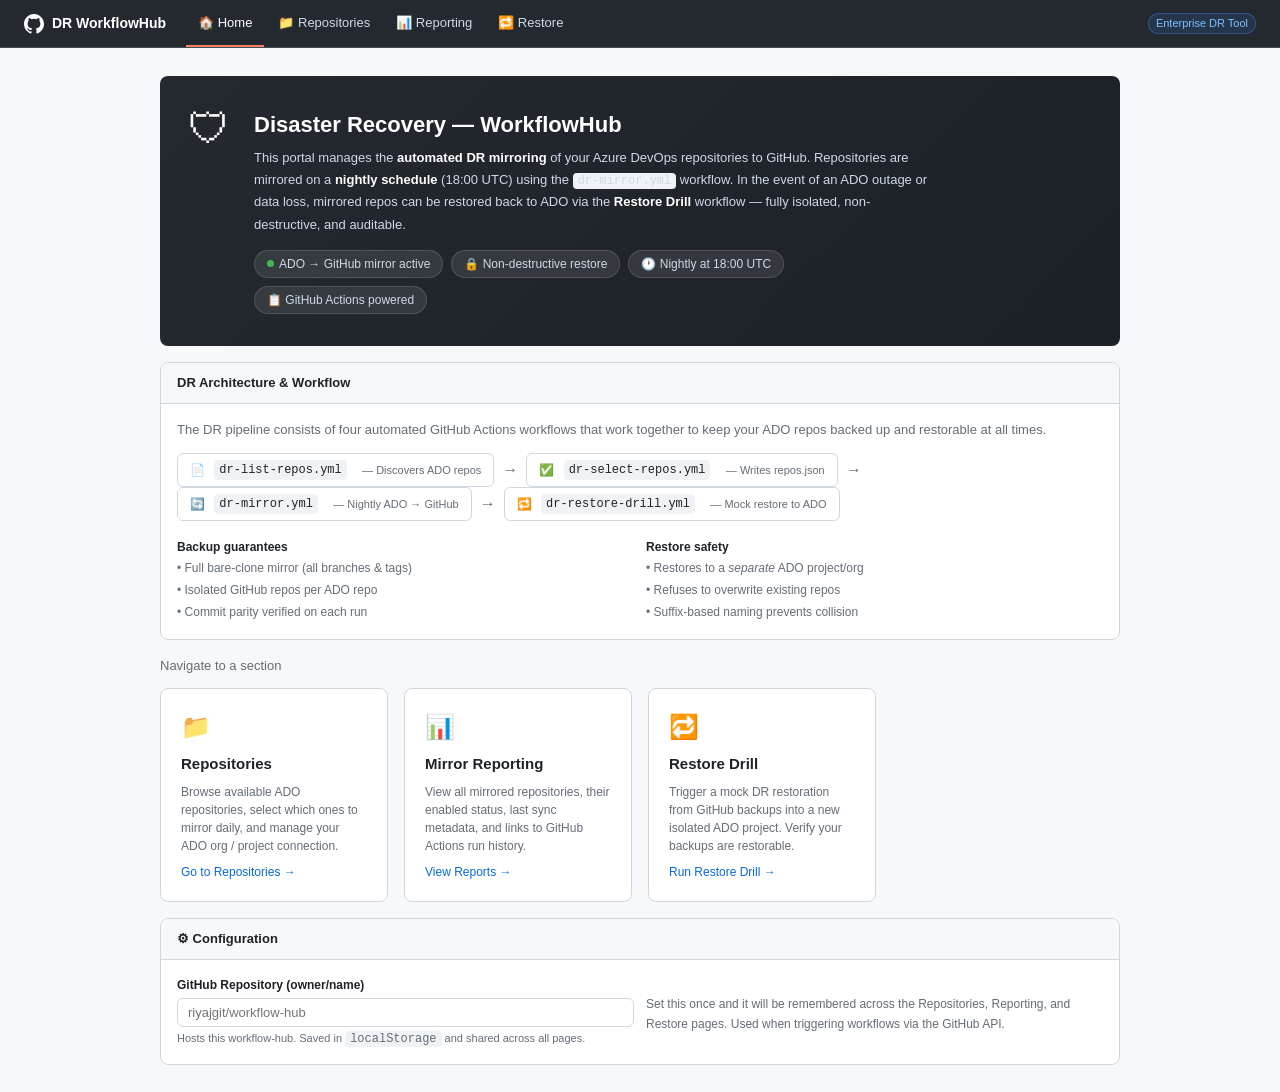
==== commit ac15c254: "Add Repositories and Restore Drill pages with shared styles - Created repos.html for managing Azure " ====
--- a/docs/index.html
+++ b/docs/index.html
@@ -3,244 +3,178 @@
 <head>
   <meta charset="UTF-8">
   <meta name="viewport" content="width=device-width, initial-scale=1.0">
-  <title>DR Mirror — Repo Selector</title>
+  <title>DR WorkflowHub — Home</title>
+  <link rel="stylesheet" href="shared.css">
   <style>
-    :root { --primary:#0969da; --success:#1a7f37; --bg:#f6f8fa; --border:#d0d7de; --text:#1f2328; --muted:#656d76; --card:#ffffff; }
-    *{box-sizing:border-box;margin:0;padding:0}
-    body{font-family:-apple-system,BlinkMacSystemFont,'Segoe UI',sans-serif;background:var(--bg);color:var(--text);font-size:14px;line-height:1.5}
-    header{background:#24292f;color:#fff;padding:12px 24px;display:flex;align-items:center;gap:12px}
-    header h1{font-size:15px;font-weight:600}
-    .badge{background:#388bfd22;border:1px solid #388bfd66;color:#79c0ff;padding:2px 8px;border-radius:12px;font-size:11px}
-    main{max-width:960px;margin:24px auto;padding:0 20px;display:grid;gap:16px}
-    .card{background:var(--card);border:1px solid var(--border);border-radius:6px}
-    .card-header{padding:10px 16px;border-bottom:1px solid var(--border);font-weight:600;font-size:13px;display:flex;justify-content:space-between;align-items:center}
-    .card-body{padding:16px}
-    .field{margin-bottom:12px}.field:last-child{margin-bottom:0}
-    label.lbl{display:block;font-weight:600;font-size:12px;margin-bottom:4px}
-    input[type=password],input[type=text]{width:100%;padding:6px 10px;border:1px solid var(--border);border-radius:6px;font-size:13px;background:#fff}
-    .help{color:var(--muted);font-size:11px;margin-top:3px}
-    .grid2{display:grid;grid-template-columns:1fr 1fr;gap:16px}
-    .btn{padding:6px 14px;border-radius:6px;border:1px solid transparent;cursor:pointer;font-size:13px;font-weight:500;display:inline-flex;align-items:center;gap:6px}
-    .btn-primary{background:var(--primary);color:#fff;border-color:#0757ba}
-    .btn-success{background:var(--success);color:#fff;border-color:#156930}
-    .btn-outline{background:#fff;color:var(--text);border-color:var(--border)}
-    .btn-sm{padding:4px 10px;font-size:12px}
-    .btn:disabled{opacity:.55;cursor:not-allowed}
-    .actions{display:flex;gap:8px;flex-wrap:wrap;margin-top:12px}
-    .msg{padding:8px 12px;border-radius:6px;font-size:13px;margin-bottom:4px}
-    .msg.info{background:#ddf4ff;border:1px solid #54aeff66;color:#0550ae}
-    .msg.success{background:#dafbe1;border:1px solid #4ac26b66;color:#116329}
-    .msg.error{background:#ffebe9;border:1px solid #ff818266;color:#82071e}
-    .msg.warning{background:#fff8c5;border:1px solid #d4a72c66;color:#7d4e00}
-    .repo-grid{display:grid;grid-template-columns:repeat(auto-fill,minmax(190px,1fr));gap:8px}
-    .repo-tile{display:flex;align-items:center;gap:8px;padding:8px 10px;border:1px solid var(--border);border-radius:6px;cursor:pointer;transition:border-color .12s,background .12s;user-select:none}
-    .repo-tile:hover{background:#f0f3f6}
-    .repo-tile.on{border-color:var(--primary);background:#ddf4ff}
-    .repo-tile input[type=checkbox]{cursor:pointer;accent-color:var(--primary)}
-    .repo-tile .rname{font-size:13px;font-weight:500;overflow:hidden;text-overflow:ellipsis;white-space:nowrap}
-    .tags{display:flex;flex-wrap:wrap;gap:6px;margin-top:8px}
-    .tag{background:#0969da14;border:1px solid #0969da33;color:var(--primary);padding:2px 10px;border-radius:12px;font-size:12px}
-    .empty{color:var(--muted);font-style:italic;font-size:13px}
-    .meta{color:var(--muted);font-size:11px;margin-top:6px}
-    code{background:#f0f3f6;padding:1px 5px;border-radius:4px;font-size:12px}
-    .spinner{display:inline-block;width:13px;height:13px;border:2px solid #ccc;border-top-color:var(--primary);border-radius:50%;animation:spin .7s linear infinite}
-    @keyframes spin{to{transform:rotate(360deg)}}
-    .pat-drawer{border-top:1px solid var(--border);margin-top:14px;padding-top:14px}
-    .pat-drawer.hidden{display:none}
-    .pat-row{display:flex;gap:8px;align-items:flex-end}
-    .pat-row .field{flex:1;margin-bottom:0}
-    .pat-status{font-size:12px;margin-top:4px}
-    .pat-status.ok{color:var(--success)}
-    .pat-status.none{color:var(--muted)}
+    .hero {
+      background: linear-gradient(135deg, #24292f 0%, #1c2128 100%);
+      color: #fff;
+      border-radius: 8px;
+      padding: 32px 28px;
+      display: flex;
+      gap: 24px;
+      align-items: flex-start;
+    }
+    .hero-icon { font-size: 42px; line-height: 1; flex-shrink: 0; }
+    .hero-title { font-size: 22px; font-weight: 700; margin-bottom: 6px; }
+    .hero-body  { font-size: 13px; color: #cdd9e5; line-height: 1.7; max-width: 680px; }
+    .hero-body strong { color: #fff; }
+    .pill-row   { display: flex; gap: 8px; flex-wrap: wrap; margin-top: 14px; }
+    .pill {
+      display: inline-flex; align-items: center; gap: 5px;
+      background: #ffffff18; border: 1px solid #ffffff22;
+      color: #cdd9e5; border-radius: 20px;
+      padding: 3px 12px; font-size: 12px;
+    }
+    .pill .dot { width: 7px; height: 7px; border-radius: 50%; background: #3fb950; }
+    .flow-steps {
+      display: flex;
+      align-items: center;
+      flex-wrap: wrap;
+      gap: 0;
+      font-size: 13px;
+    }
+    .flow-step {
+      display: flex;
+      align-items: center;
+      gap: 6px;
+      padding: 6px 12px;
+      background: #fff;
+      border: 1px solid var(--border);
+      border-radius: 6px;
+      font-size: 12px;
+      font-weight: 500;
+    }
+    .flow-arrow { padding: 0 8px; color: var(--muted); font-size: 16px; }
   </style>
 </head>
 <body>
-<header>
-  <svg width="20" height="20" viewBox="0 0 20 20" fill="white"><path d="M10 0C4.477 0 0 4.477 0 10c0 4.418 2.865 8.166 6.839 9.489.5.092.682-.217.682-.482 0-.237-.008-.866-.013-1.7-2.782.604-3.369-1.34-3.369-1.34-.454-1.156-1.11-1.463-1.11-1.463-.908-.62.069-.608.069-.608 1.003.07 1.531 1.03 1.531 1.03.892 1.529 2.341 1.087 2.91.832.092-.647.35-1.088.636-1.338-2.22-.253-4.555-1.11-4.555-4.943 0-1.091.39-1.984 1.029-2.683-.103-.253-.446-1.27.098-2.647 0 0 .84-.269 2.75 1.025A9.578 9.578 0 0110 4.836a9.59 9.59 0 012.504.337c1.909-1.294 2.747-1.025 2.747-1.025.546 1.377.203 2.394.1 2.647.64.699 1.028 1.592 1.028 2.683 0 3.842-2.339 4.687-4.566 4.935.359.309.678.919.678 1.852 0 1.336-.012 2.415-.012 2.741 0 .267.18.578.688.48C17.137 18.163 20 14.418 20 10 20 4.477 15.523 0 10 0z"/></svg>
-  <h1>DR Mirror &mdash; Repo Selector</h1>
-  <span class="badge">Enterprise DR Tool</span>
-</header>
+
+<nav>
+  <a class="nav-brand" href="index.html">
+    <svg width="20" height="20" viewBox="0 0 20 20" fill="white">
+      <path d="M10 0C4.477 0 0 4.477 0 10c0 4.418 2.865 8.166 6.839 9.489.5.092.682-.217.682-.482 0-.237-.008-.866-.013-1.7-2.782.604-3.369-1.34-3.369-1.34-.454-1.156-1.11-1.463-1.11-1.463-.908-.62.069-.608.069-.608 1.003.07 1.531 1.03 1.531 1.03.892 1.529 2.341 1.087 2.91.832.092-.647.35-1.088.636-1.338-2.22-.253-4.555-1.11-4.555-4.943 0-1.091.39-1.984 1.029-2.683-.103-.253-.446-1.27.098-2.647 0 0 .84-.269 2.75 1.025A9.578 9.578 0 0110 4.836a9.59 9.59 0 012.504.337c1.909-1.294 2.747-1.025 2.747-1.025.546 1.377.203 2.394.1 2.647.64.699 1.028 1.592 1.028 2.683 0 3.842-2.339 4.687-4.566 4.935.359.309.678.919.678 1.852 0 1.336-.012 2.415-.012 2.741 0 .267.18.578.688.48C17.137 18.163 20 14.418 20 10 20 4.477 15.523 0 10 0z"/>
+    </svg>
+    DR WorkflowHub
+  </a>
+  <div class="nav-links">
+    <a class="nav-link active" href="index.html">&#127968; Home</a>
+    <a class="nav-link" href="repos.html">&#128193; Repositories</a>
+    <a class="nav-link" href="reporting.html">&#128202; Reporting</a>
+    <a class="nav-link" href="restore.html">&#128257; Restore</a>
+  </div>
+  <span class="nav-badge">Enterprise DR Tool</span>
+</nav>
+
 <main>
-  <div id="globalMsg"></div>
 
-  <div class="card">
-    <div class="card-header">
-      <span>Available Azure DevOps Repositories</span>
-      <button class="btn btn-outline btn-sm" onclick="triggerRefresh()">&#8635; Refresh from ADO</button>
-    </div>
-    <div class="card-body">
-      <div id="repoArea"><p class="empty"><span class="spinner"></span>&nbsp;Loading repositories&hellip;</p></div>
-      <p class="meta" id="cacheMeta"></p>
-    </div>
-  </div>
-
-  <div class="card">
-    <div class="card-header">Save Selection for Daily Mirror</div>
-    <div class="card-body">
-      <p style="font-size:13px;margin-bottom:6px">Checked repos will be written to <code>repos.json</code> and mirrored nightly by <code>dr-mirror.yml</code>.</p>
-      <div id="selTags"><p class="empty">No repos selected.</p></div>
-      <div class="actions">
-        <button class="btn btn-success" id="btnSave" onclick="saveSelection()" disabled>&#10003; Save &amp; Enable for Daily Mirror</button>
-        <button class="btn btn-outline" onclick="clearAll()">Clear All</button>
-      </div>
-      <div class="pat-drawer hidden" id="patDrawer">
-        <div class="pat-row">
-          <div class="field">
-            <label class="lbl" for="pat">&#128273; GitHub PAT &mdash; <span style="font-weight:400;color:var(--muted)">needs <code>repo</code> + <code>workflow</code> scopes</span></label>
-            <input type="password" id="pat" placeholder="ghp_xxxxxxxxxxxxxxxxxxxx" autocomplete="off" oninput="onPatInput()">
-          </div>
-          <button class="btn btn-outline btn-sm" style="margin-bottom:1px" onclick="clearPat()">Sign out</button>
+  <!-- Hero -->
+  <div class="hero">
+    <div class="hero-icon">&#128737;</div>
+    <div>
+      <div class="hero-title">Disaster Recovery &mdash; WorkflowHub</div>
+      <div class="hero-body">
+        This portal manages the <strong>automated DR mirroring</strong> of your Azure DevOps repositories to GitHub.
+        Repositories are mirrored on a <strong>nightly schedule</strong> (18:00 UTC) using the <code>dr-mirror.yml</code> workflow.
+        In the event of an ADO outage or data loss, mirrored repos can be restored back to ADO via the
+        <strong>Restore Drill</strong> workflow &mdash; fully isolated, non-destructive, and auditable.
+        <div class="pill-row">
+          <span class="pill"><span class="dot"></span> ADO &rarr; GitHub mirror active</span>
+          <span class="pill">&#128274; Non-destructive restore</span>
+          <span class="pill">&#128336; Nightly at 18:00 UTC</span>
+          <span class="pill">&#128203; GitHub Actions powered</span>
         </div>
-        <p class="pat-status none" id="patStatus">Saved in browser localStorage &mdash; you only need to enter this once.</p>
-        <p class="help" style="margin-top:4px">Generate at <a href="https://github.com/settings/tokens" target="_blank" rel="noopener">github.com/settings/tokens</a>. Token is never sent anywhere except the GitHub API over HTTPS.</p>
       </div>
     </div>
   </div>
 
+  <!-- DR Flow -->
   <div class="card">
-    <div class="card-header">Configuration</div>
+    <div class="card-header">DR Architecture &amp; Workflow</div>
     <div class="card-body">
-      <div class="field">
-        <label class="lbl" for="ghRepo">GitHub Repository (owner/name)</label>
-        <input type="text" id="ghRepo" placeholder="riyajgit/workflow-hub" oninput="saveConfig()">
-        <p class="help">The repo that hosts this workflow-hub. Used when triggering workflows. Saved in <code>localStorage</code>.</p>
+      <p class="section-intro">
+        The DR pipeline consists of four automated GitHub Actions workflows that work together
+        to keep your ADO repos backed up and restorable at all times.
+      </p>
+      <div class="flow-steps">
+        <div class="flow-step">&#128196;&nbsp;<code>dr-list-repos.yml</code>&nbsp;<span style="font-size:11px;color:var(--muted)">&mdash; Discovers ADO repos</span></div>
+        <div class="flow-arrow">&rarr;</div>
+        <div class="flow-step">&#9989;&nbsp;<code>dr-select-repos.yml</code>&nbsp;<span style="font-size:11px;color:var(--muted)">&mdash; Writes repos.json</span></div>
+        <div class="flow-arrow">&rarr;</div>
+        <div class="flow-step">&#128260;&nbsp;<code>dr-mirror.yml</code>&nbsp;<span style="font-size:11px;color:var(--muted)">&mdash; Nightly ADO &rarr; GitHub</span></div>
+        <div class="flow-arrow">&rarr;</div>
+        <div class="flow-step">&#128257;&nbsp;<code>dr-restore-drill.yml</code>&nbsp;<span style="font-size:11px;color:var(--muted)">&mdash; Mock restore to ADO</span></div>
+      </div>
+      <div style="margin-top:16px;display:grid;grid-template-columns:1fr 1fr;gap:12px">
+        <div style="font-size:12px;color:var(--muted);line-height:1.8">
+          <strong style="color:var(--text)">Backup guarantees</strong><br>
+          &bull; Full bare-clone mirror (all branches &amp; tags)<br>
+          &bull; Isolated GitHub repos per ADO repo<br>
+          &bull; Commit parity verified on each run
+        </div>
+        <div style="font-size:12px;color:var(--muted);line-height:1.8">
+          <strong style="color:var(--text)">Restore safety</strong><br>
+          &bull; Restores to a <em>separate</em> ADO project/org<br>
+          &bull; Refuses to overwrite existing repos<br>
+          &bull; Suffix-based naming prevents collision
+        </div>
       </div>
     </div>
   </div>
+
+  <!-- Nav Cards -->
+  <div>
+    <p class="page-subtitle" style="margin-bottom:12px">Navigate to a section</p>
+    <div class="nav-cards">
+      <a class="nav-card" href="repos.html">
+        <div class="nc-icon">&#128193;</div>
+        <div class="nc-title">Repositories</div>
+        <div class="nc-desc">Browse available ADO repositories, select which ones to mirror daily, and manage your ADO org / project connection.</div>
+        <div class="nc-arrow">Go to Repositories &rarr;</div>
+      </a>
+      <a class="nav-card" href="reporting.html">
+        <div class="nc-icon">&#128202;</div>
+        <div class="nc-title">Mirror Reporting</div>
+        <div class="nc-desc">View all mirrored repositories, their enabled status, last sync metadata, and links to GitHub Actions run history.</div>
+        <div class="nc-arrow">View Reports &rarr;</div>
+      </a>
+      <a class="nav-card" href="restore.html">
+        <div class="nc-icon">&#128257;</div>
+        <div class="nc-title">Restore Drill</div>
+        <div class="nc-desc">Trigger a mock DR restoration from GitHub backups into a new isolated ADO project. Verify your backups are restorable.</div>
+        <div class="nc-arrow">Run Restore Drill &rarr;</div>
+      </a>
+    </div>
+  </div>
+
+  <!-- Config -->
+  <div class="card">
+    <div class="card-header">&#9881; Configuration</div>
+    <div class="card-body">
+      <div class="grid2" style="align-items:start">
+        <div class="field" style="margin-bottom:0">
+          <label class="lbl" for="ghRepoHome">GitHub Repository (owner/name)</label>
+          <input type="text" id="ghRepoHome" placeholder="riyajgit/workflow-hub" oninput="saveConfig()">
+          <p class="help">Hosts this workflow-hub. Saved in <code>localStorage</code> and shared across all pages.</p>
+        </div>
+        <div style="font-size:12px;color:var(--muted);padding-top:18px;line-height:1.7">
+          Set this once and it will be remembered across the Repositories, Reporting, and Restore pages.
+          Used when triggering workflows via the GitHub API.
+        </div>
+      </div>
+    </div>
+  </div>
+
 </main>
 <script>
 'use strict';
-const S={repos:[],selected:new Set(),adoOrg:'',adoProject:''};
-const $=id=>document.getElementById(id);
-const ghRepo=()=>$('ghRepo').value.trim();
-const pat=()=>$('pat').value.trim();
-function showMsg(html,type='info'){$('globalMsg').innerHTML=`<div class="msg ${type}">${html}</div>`}
-function clearMsg(){$('globalMsg').innerHTML=''}
-function apiHeaders(){return{'Authorization':`Bearer ${pat()}`,'Accept':'application/vnd.github+json','X-GitHub-Api-Version':'2022-11-28'}}
-
-window.addEventListener('DOMContentLoaded',async()=>{
-  $('ghRepo').value=localStorage.getItem('dr_gh_repo')||'';
-  const saved=localStorage.getItem('dr_gh_pat');
-  if(saved)$('pat').value=saved;
-  updatePatStatus();
-  await Promise.all([loadAdoCache(),loadCurrentSelection()]);
-  $('btnSave').disabled=false;
+const $ = id => document.getElementById(id);
+window.addEventListener('DOMContentLoaded', () => {
+  $('ghRepoHome').value = localStorage.getItem('dr_gh_repo') || '';
 });
-
-async function loadAdoCache(){
-  try{
-    const res=await fetch('./ado-repos-cached.json');
-    if(!res.ok)throw new Error(res.status);
-    const data=await res.json();
-    S.repos=data.repos||[];S.adoOrg=data.ado_org||'';S.adoProject=data.ado_project||'';
-    $('cacheMeta').textContent=`Last refreshed: ${data.fetched_at||'unknown'} by ${data.fetched_by||'—'} | Org: ${S.adoOrg} / Project: ${S.adoProject}`;
-    renderRepos();
-  }catch(_){
-    $('repoArea').innerHTML='<div class="msg warning"><strong>ado-repos-cached.json not found.</strong><br>Click <strong>&#8635; Refresh from ADO</strong> to fetch the live repo list. (Requires a GitHub PAT with <code>workflow</code> scope.)</div>';
-  }
+function saveConfig() {
+  localStorage.setItem('dr_gh_repo', $('ghRepoHome').value.trim());
 }
-
-async function loadCurrentSelection(){
-  try{
-    const res=await fetch('./repos.json');
-    if(!res.ok)return;
-    const current=await res.json();
-    current.filter(r=>r.enabled!==false).forEach(r=>S.selected.add(r.ado_repo));
-    renderRepos();renderTags();
-  }catch(_){}
-}
-
-function renderRepos(){
-  if(!S.repos.length)return;
-  $('repoArea').innerHTML='<div class="repo-grid">'+S.repos.map(name=>{
-    const on=S.selected.has(name);
-    const esc=name.replace(/'/g,"\\'").replace(/"/g,'&quot;');
-    return `<label class="repo-tile${on?' on':''}" id="tile-${CSS.escape(name)}"><input type="checkbox" ${on?'checked':''} onchange="toggle('${esc}',this.checked)"><span class="rname" title="${name}">${name}</span></label>`;
-  }).join('')+'</div>';
-}
-
-function renderTags(){
-  $('selTags').innerHTML=S.selected.size
-    ?'<div class="tags">'+[...S.selected].map(n=>`<span class="tag">${n}</span>`).join('')+'</div>'
-    :'<p class="empty">No repos selected.</p>';
-}
-
-function toggle(name,checked){
-  checked?S.selected.add(name):S.selected.delete(name);
-  const t=$('tile-'+CSS.escape(name));
-  if(t)t.classList.toggle('on',checked);
-  renderTags();
-}
-
-function clearAll(){
-  S.selected.clear();
-  document.querySelectorAll('.repo-tile').forEach(t=>t.classList.remove('on'));
-  document.querySelectorAll('.repo-tile input').forEach(cb=>{cb.checked=false});
-  renderTags();
-}
-
-function requirePat(cb){
-  $('patDrawer').classList.remove('hidden');
-  if(pat()){cb();return;}
-  $('pat').focus();
-  showMsg('Enter your GitHub PAT below to continue.','info');
-  window._pendingCb=cb;
-}
-
-function onPatInput(){
-  const val=$('pat').value.trim();
-  if(val){
-    localStorage.setItem('dr_gh_pat',val);
-    updatePatStatus();
-    if(window._pendingCb){const cb=window._pendingCb;window._pendingCb=null;clearMsg();cb();}
-  }
-}
-
-function clearPat(){
-  localStorage.removeItem('dr_gh_pat');$('pat').value='';updatePatStatus();
-  showMsg('PAT removed from localStorage.','info');
-}
-
-function updatePatStatus(){
-  const el=$('patStatus');
-  if(pat()){el.textContent='✓ PAT saved in browser localStorage.';el.className='pat-status ok';}
-  else{el.textContent='No PAT saved — enter one below to enable Save and Refresh.';el.className='pat-status none';}
-}
-
-function triggerRefresh(){requirePat(_doRefresh);}
-async function _doRefresh(){
-  if(!ghRepo()){showMsg('Set the GitHub Repository in the Configuration section.','error');return;}
-  const org=S.adoOrg||prompt('Azure DevOps organization:','binhsps');
-  const project=S.adoProject||prompt('Azure DevOps project:','Test1');
-  if(!org||!project)return;
-  showMsg('<span class="spinner"></span>&nbsp;Triggering ADO repo refresh&hellip;');
-  try{
-    const res=await fetch(`https://api.github.com/repos/${ghRepo()}/actions/workflows/dr-list-repos.yml/dispatches`,
-      {method:'POST',headers:{...apiHeaders(),'Content-Type':'application/json'},
-       body:JSON.stringify({ref:'main',inputs:{ado_org:org,ado_project:project}})});
-    if(res.status===204){showMsg('Refresh workflow triggered &#10003;<br>Wait ~30 seconds, then reload this page to see the updated list.','success');}
-    else throw new Error(`HTTP ${res.status}: ${await res.text()}`);
-  }catch(e){showMsg(`Refresh failed: ${e.message}`,'error');}
-}
-
-function saveSelection(){if(!S.selected.size){showMsg('Select at least one repo.','error');return;}requirePat(_doSave);}
-async function _doSave(){
-  if(!ghRepo()){showMsg('Set the GitHub Repository in the Configuration section.','error');return;}
-  const org=S.adoOrg||prompt('Azure DevOps organization:','binhsps');
-  const project=S.adoProject||prompt('Azure DevOps project:','Test1');
-  if(!org||!project)return;
-  const repoList=[...S.selected].join(',');
-  showMsg('<span class="spinner"></span>&nbsp;Saving selection&hellip;');
-  try{
-    const res=await fetch(`https://api.github.com/repos/${ghRepo()}/actions/workflows/dr-select-repos.yml/dispatches`,
-      {method:'POST',headers:{...apiHeaders(),'Content-Type':'application/json'},
-       body:JSON.stringify({ref:'main',inputs:{ado_org:org,ado_project:project,repos_to_mirror:repoList}})});
-    if(res.status===204){showMsg(`Selection saved &#10003; &mdash; <strong>${repoList}</strong><br>The <em>dr-select-repos</em> workflow is running and will update <code>repos.json</code>. Reload in ~30 seconds to confirm.`,'success');}
-    else throw new Error(`HTTP ${res.status}: ${await res.text()}`);
-  }catch(e){showMsg(`Save failed: ${e.message}`,'error');}
-}
-
-function saveConfig(){localStorage.setItem('dr_gh_repo',$('ghRepo').value.trim());}
 </script>
 </body>
 </html>
--- a/docs/shared.css
+++ b/docs/shared.css
@@ -0,0 +1,351 @@
+/* DR WorkflowHub — Shared Styles */
+:root {
+  --primary: #0969da;
+  --primary-dark: #0757ba;
+  --success: #1a7f37;
+  --success-dark: #156930;
+  --danger: #cf222e;
+  --warning-bg: #fff8c5;
+  --warning-border: #d4a72c66;
+  --warning-text: #7d4e00;
+  --bg: #f6f8fa;
+  --border: #d0d7de;
+  --text: #1f2328;
+  --muted: #656d76;
+  --card: #ffffff;
+  --nav-bg: #24292f;
+  --nav-text: #ffffff;
+}
+
+*, *::before, *::after { box-sizing: border-box; margin: 0; padding: 0; }
+
+body {
+  font-family: -apple-system, BlinkMacSystemFont, 'Segoe UI', sans-serif;
+  background: var(--bg);
+  color: var(--text);
+  font-size: 14px;
+  line-height: 1.5;
+}
+
+/* ── Navigation ── */
+nav {
+  background: var(--nav-bg);
+  color: var(--nav-text);
+  padding: 0 24px;
+  display: flex;
+  align-items: center;
+  gap: 0;
+  height: 48px;
+  position: sticky;
+  top: 0;
+  z-index: 100;
+  border-bottom: 1px solid #444c56;
+}
+
+.nav-brand {
+  display: flex;
+  align-items: center;
+  gap: 8px;
+  text-decoration: none;
+  color: #fff;
+  font-weight: 600;
+  font-size: 14px;
+  margin-right: 20px;
+  white-space: nowrap;
+}
+
+.nav-brand svg { flex-shrink: 0; }
+
+.nav-links {
+  display: flex;
+  align-items: center;
+  height: 100%;
+  gap: 2px;
+  flex: 1;
+}
+
+.nav-link {
+  color: #cdd9e5;
+  text-decoration: none;
+  padding: 0 12px;
+  height: 100%;
+  display: flex;
+  align-items: center;
+  font-size: 13px;
+  border-bottom: 2px solid transparent;
+  transition: color .12s, border-color .12s;
+  white-space: nowrap;
+}
+
+.nav-link:hover { color: #fff; }
+.nav-link.active { color: #fff; border-bottom-color: #f78166; }
+
+.nav-badge {
+  background: #388bfd22;
+  border: 1px solid #388bfd66;
+  color: #79c0ff;
+  padding: 1px 7px;
+  border-radius: 10px;
+  font-size: 11px;
+  margin-left: 8px;
+}
+
+/* ── Page Shell ── */
+main {
+  max-width: 1000px;
+  margin: 28px auto;
+  padding: 0 20px;
+  display: grid;
+  gap: 16px;
+}
+
+.page-title {
+  font-size: 22px;
+  font-weight: 600;
+  margin-bottom: 2px;
+}
+
+.page-subtitle {
+  color: var(--muted);
+  font-size: 13px;
+}
+
+/* ── Cards ── */
+.card {
+  background: var(--card);
+  border: 1px solid var(--border);
+  border-radius: 8px;
+  overflow: hidden;
+}
+
+.card-header {
+  padding: 10px 16px;
+  border-bottom: 1px solid var(--border);
+  font-weight: 600;
+  font-size: 13px;
+  display: flex;
+  justify-content: space-between;
+  align-items: center;
+  background: #f6f8fa;
+}
+
+.card-body { padding: 16px; }
+
+/* ── Forms ── */
+.field { margin-bottom: 12px; }
+.field:last-child { margin-bottom: 0; }
+
+label.lbl {
+  display: block;
+  font-weight: 600;
+  font-size: 12px;
+  margin-bottom: 4px;
+}
+
+input[type=password],
+input[type=text],
+select {
+  width: 100%;
+  padding: 6px 10px;
+  border: 1px solid var(--border);
+  border-radius: 6px;
+  font-size: 13px;
+  background: #fff;
+  color: var(--text);
+  outline: none;
+  transition: border-color .12s, box-shadow .12s;
+}
+
+input[type=text]:focus,
+input[type=password]:focus,
+select:focus {
+  border-color: var(--primary);
+  box-shadow: 0 0 0 3px #0969da1a;
+}
+
+.help { color: var(--muted); font-size: 11px; margin-top: 3px; }
+.grid2 { display: grid; grid-template-columns: 1fr 1fr; gap: 12px; }
+.grid3 { display: grid; grid-template-columns: 1fr 1fr 1fr; gap: 12px; }
+
+/* ── Buttons ── */
+.btn {
+  padding: 6px 14px;
+  border-radius: 6px;
+  border: 1px solid transparent;
+  cursor: pointer;
+  font-size: 13px;
+  font-weight: 500;
+  display: inline-flex;
+  align-items: center;
+  gap: 6px;
+  text-decoration: none;
+  transition: opacity .1s, filter .1s;
+}
+
+.btn:hover:not(:disabled) { filter: brightness(.93); }
+.btn:disabled { opacity: .5; cursor: not-allowed; }
+.btn-primary { background: var(--primary); color: #fff; border-color: var(--primary-dark); }
+.btn-success { background: var(--success); color: #fff; border-color: var(--success-dark); }
+.btn-danger  { background: var(--danger); color: #fff; border-color: #a2131a; }
+.btn-outline { background: #fff; color: var(--text); border-color: var(--border); }
+.btn-ghost   { background: transparent; color: var(--muted); border-color: transparent; }
+.btn-sm { padding: 4px 10px; font-size: 12px; }
+.btn-lg { padding: 9px 18px; font-size: 14px; }
+
+.actions { display: flex; gap: 8px; flex-wrap: wrap; margin-top: 12px; }
+
+/* ── Alerts / Messages ── */
+.msg { padding: 9px 13px; border-radius: 6px; font-size: 13px; margin-bottom: 4px; }
+.msg.info    { background: #ddf4ff; border: 1px solid #54aeff66; color: #0550ae; }
+.msg.success { background: #dafbe1; border: 1px solid #4ac26b66; color: #116329; }
+.msg.error   { background: #ffebe9; border: 1px solid #ff818266; color: #82071e; }
+.msg.warning { background: var(--warning-bg); border: 1px solid var(--warning-border); color: var(--warning-text); }
+
+/* ── Badges / Tags ── */
+.tags { display: flex; flex-wrap: wrap; gap: 6px; margin-top: 8px; }
+.tag {
+  background: #0969da14;
+  border: 1px solid #0969da33;
+  color: var(--primary);
+  padding: 2px 10px;
+  border-radius: 12px;
+  font-size: 12px;
+}
+.tag.success { background: #1a7f3714; border-color: #1a7f3733; color: var(--success); }
+.tag.muted   { background: #f0f3f6; border-color: var(--border); color: var(--muted); }
+
+.badge-pill {
+  display: inline-block;
+  padding: 2px 8px;
+  border-radius: 10px;
+  font-size: 11px;
+  font-weight: 600;
+}
+.badge-success { background: #dafbe1; color: #116329; border: 1px solid #4ac26b44; }
+.badge-warning { background: var(--warning-bg); color: var(--warning-text); border: 1px solid var(--warning-border); }
+.badge-muted   { background: #f0f3f6; color: var(--muted); border: 1px solid var(--border); }
+.badge-primary { background: #ddf4ff; color: #0550ae; border: 1px solid #54aeff44; }
+
+/* ── Repo Tiles ── */
+.repo-grid {
+  display: grid;
+  grid-template-columns: repeat(auto-fill, minmax(190px, 1fr));
+  gap: 8px;
+}
+
+.repo-tile {
+  display: flex;
+  align-items: center;
+  gap: 8px;
+  padding: 8px 10px;
+  border: 1px solid var(--border);
+  border-radius: 6px;
+  cursor: pointer;
+  transition: border-color .12s, background .12s;
+  user-select: none;
+}
+.repo-tile:hover { background: #f0f3f6; }
+.repo-tile.on { border-color: var(--primary); background: #ddf4ff; }
+.repo-tile input[type=checkbox] { cursor: pointer; accent-color: var(--primary); }
+.repo-tile .rname {
+  font-size: 13px;
+  font-weight: 500;
+  overflow: hidden;
+  text-overflow: ellipsis;
+  white-space: nowrap;
+}
+
+/* ── Table ── */
+.tbl { width: 100%; border-collapse: collapse; font-size: 13px; }
+.tbl th {
+  text-align: left;
+  padding: 8px 12px;
+  border-bottom: 1px solid var(--border);
+  font-size: 12px;
+  font-weight: 600;
+  color: var(--muted);
+  background: #f6f8fa;
+}
+.tbl td {
+  padding: 9px 12px;
+  border-bottom: 1px solid #eaeef2;
+  vertical-align: middle;
+}
+.tbl tr:last-child td { border-bottom: none; }
+.tbl tr:hover td { background: #f6f8fa; }
+
+/* ── Misc ── */
+.empty { color: var(--muted); font-style: italic; font-size: 13px; }
+.meta  { color: var(--muted); font-size: 11px; margin-top: 6px; }
+code   { background: #f0f3f6; padding: 1px 5px; border-radius: 4px; font-size: 12px; font-family: ui-monospace, monospace; }
+
+.spinner {
+  display: inline-block;
+  width: 13px; height: 13px;
+  border: 2px solid #ccc;
+  border-top-color: var(--primary);
+  border-radius: 50%;
+  animation: spin .7s linear infinite;
+}
+@keyframes spin { to { transform: rotate(360deg); } }
+
+.divider { border: none; border-top: 1px solid var(--border); margin: 16px 0; }
+
+.section-intro {
+  font-size: 13px;
+  color: var(--muted);
+  margin-bottom: 12px;
+  line-height: 1.6;
+}
+
+/* ── PAT Drawer ── */
+.pat-drawer { border-top: 1px solid var(--border); margin-top: 14px; padding-top: 14px; }
+.pat-drawer.hidden { display: none; }
+.pat-row { display: flex; gap: 8px; align-items: flex-end; }
+.pat-row .field { flex: 1; margin-bottom: 0; }
+.pat-status { font-size: 12px; margin-top: 4px; }
+.pat-status.ok   { color: var(--success); }
+.pat-status.none { color: var(--muted); }
+
+/* ── Stat Cards ── */
+.stat-grid {
+  display: grid;
+  grid-template-columns: repeat(auto-fill, minmax(170px, 1fr));
+  gap: 12px;
+}
+.stat-card {
+  background: var(--card);
+  border: 1px solid var(--border);
+  border-radius: 8px;
+  padding: 14px 16px;
+  text-align: center;
+}
+.stat-card .stat-num { font-size: 28px; font-weight: 700; color: var(--primary); line-height: 1.2; }
+.stat-card .stat-label { font-size: 12px; color: var(--muted); margin-top: 2px; }
+
+/* ── Nav Cards on landing page ── */
+.nav-cards {
+  display: grid;
+  grid-template-columns: repeat(auto-fill, minmax(220px, 1fr));
+  gap: 16px;
+}
+.nav-card {
+  background: var(--card);
+  border: 1px solid var(--border);
+  border-radius: 8px;
+  padding: 20px;
+  text-decoration: none;
+  color: var(--text);
+  transition: border-color .15s, box-shadow .15s;
+  display: flex;
+  flex-direction: column;
+  gap: 8px;
+}
+.nav-card:hover {
+  border-color: var(--primary);
+  box-shadow: 0 2px 8px #0969da1a;
+}
+.nav-card .nc-icon { font-size: 24px; }
+.nav-card .nc-title { font-weight: 600; font-size: 15px; }
+.nav-card .nc-desc { font-size: 12px; color: var(--muted); line-height: 1.5; }
+.nav-card .nc-arrow { margin-top: auto; font-size: 12px; color: var(--primary); font-weight: 500; }
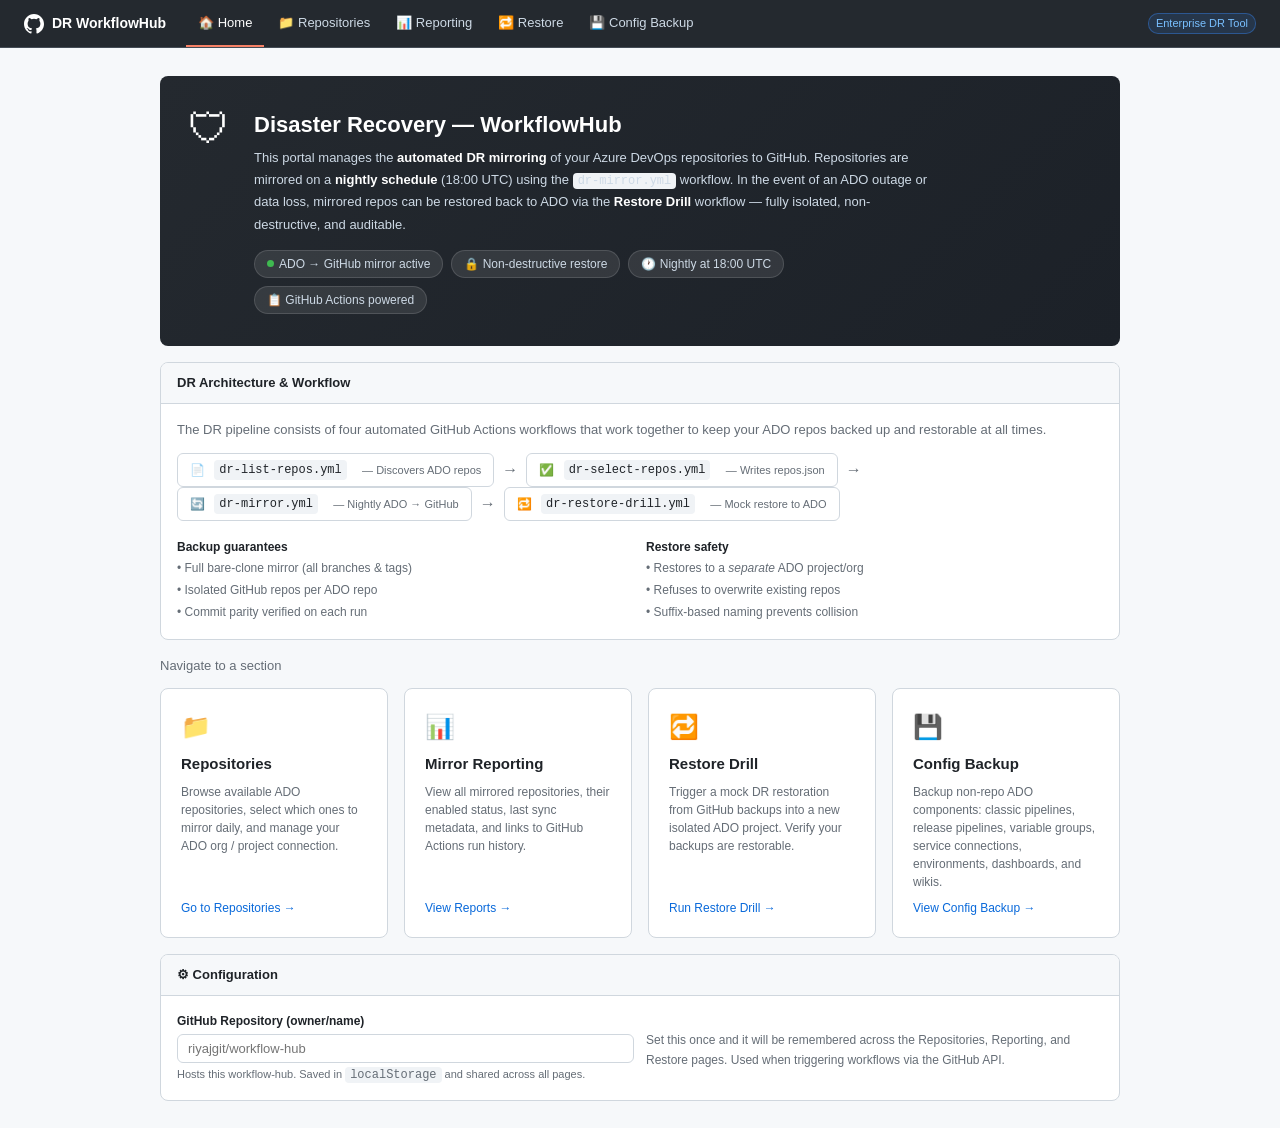
==== commit 1e34b30c: "feat: add Config Backup page and update navigation links across documentation - Introduced config-ba" ====
--- a/docs/index.html
+++ b/docs/index.html
@@ -5,6 +5,7 @@
   <meta name="viewport" content="width=device-width, initial-scale=1.0">
   <title>DR WorkflowHub — Home</title>
   <link rel="stylesheet" href="shared.css">
+  <script src="shared.js" defer></script>
   <style>
     .hero {
       background: linear-gradient(135deg, #24292f 0%, #1c2128 100%);
@@ -62,6 +63,7 @@
     <a class="nav-link" href="repos.html">&#128193; Repositories</a>
     <a class="nav-link" href="reporting.html">&#128202; Reporting</a>
     <a class="nav-link" href="restore.html">&#128257; Restore</a>
+    <a class="nav-link" href="config-backup.html">&#128190; Config Backup</a>
   </div>
   <span class="nav-badge">Enterprise DR Tool</span>
 </nav>
@@ -143,8 +145,12 @@
         <div class="nc-title">Restore Drill</div>
         <div class="nc-desc">Trigger a mock DR restoration from GitHub backups into a new isolated ADO project. Verify your backups are restorable.</div>
         <div class="nc-arrow">Run Restore Drill &rarr;</div>
-      </a>
-    </div>
+      </a>      <a class="nav-card" href="config-backup.html">
+        <div class="nc-icon">&#128190;</div>
+        <div class="nc-title">Config Backup</div>
+        <div class="nc-desc">Backup non-repo ADO components: classic pipelines, release pipelines, variable groups, service connections, environments, dashboards, and wikis.</div>
+        <div class="nc-arrow">View Config Backup &rarr;</div>
+      </a>    </div>
   </div>
 
   <!-- Config -->
